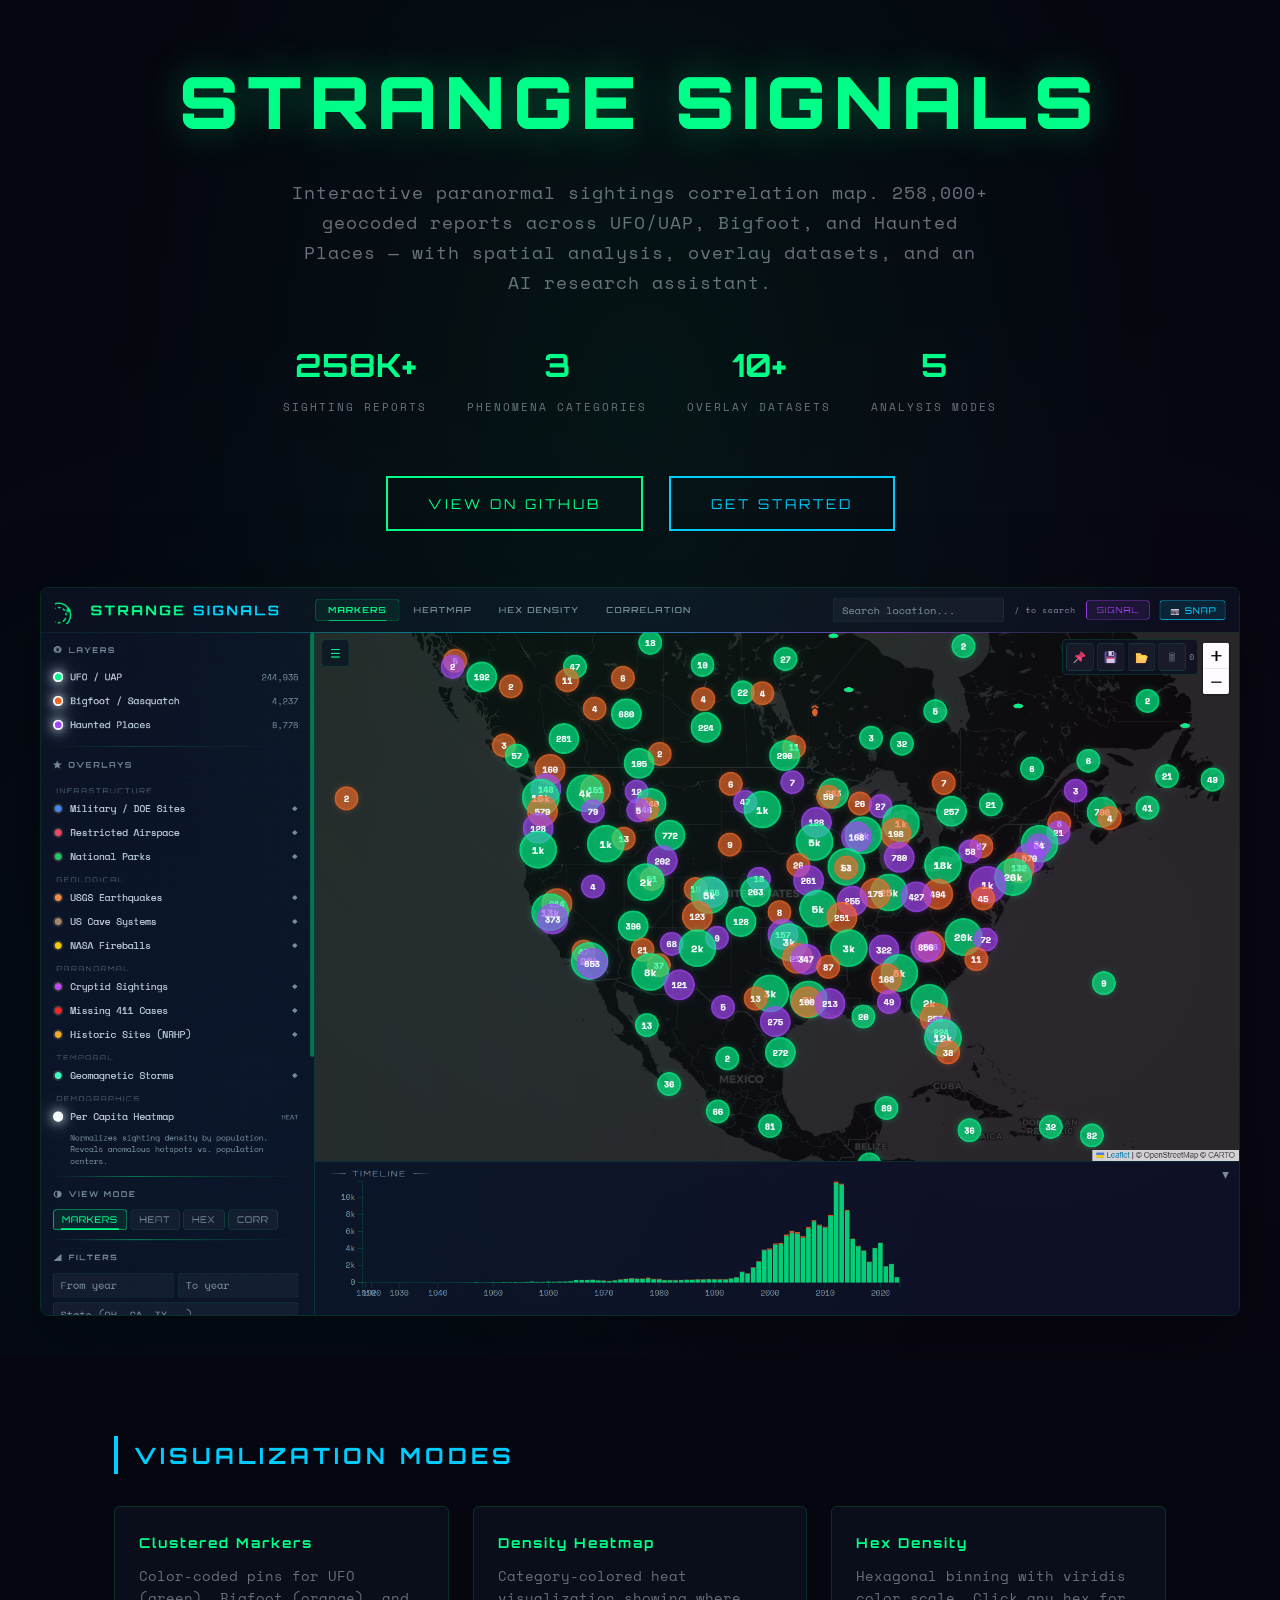
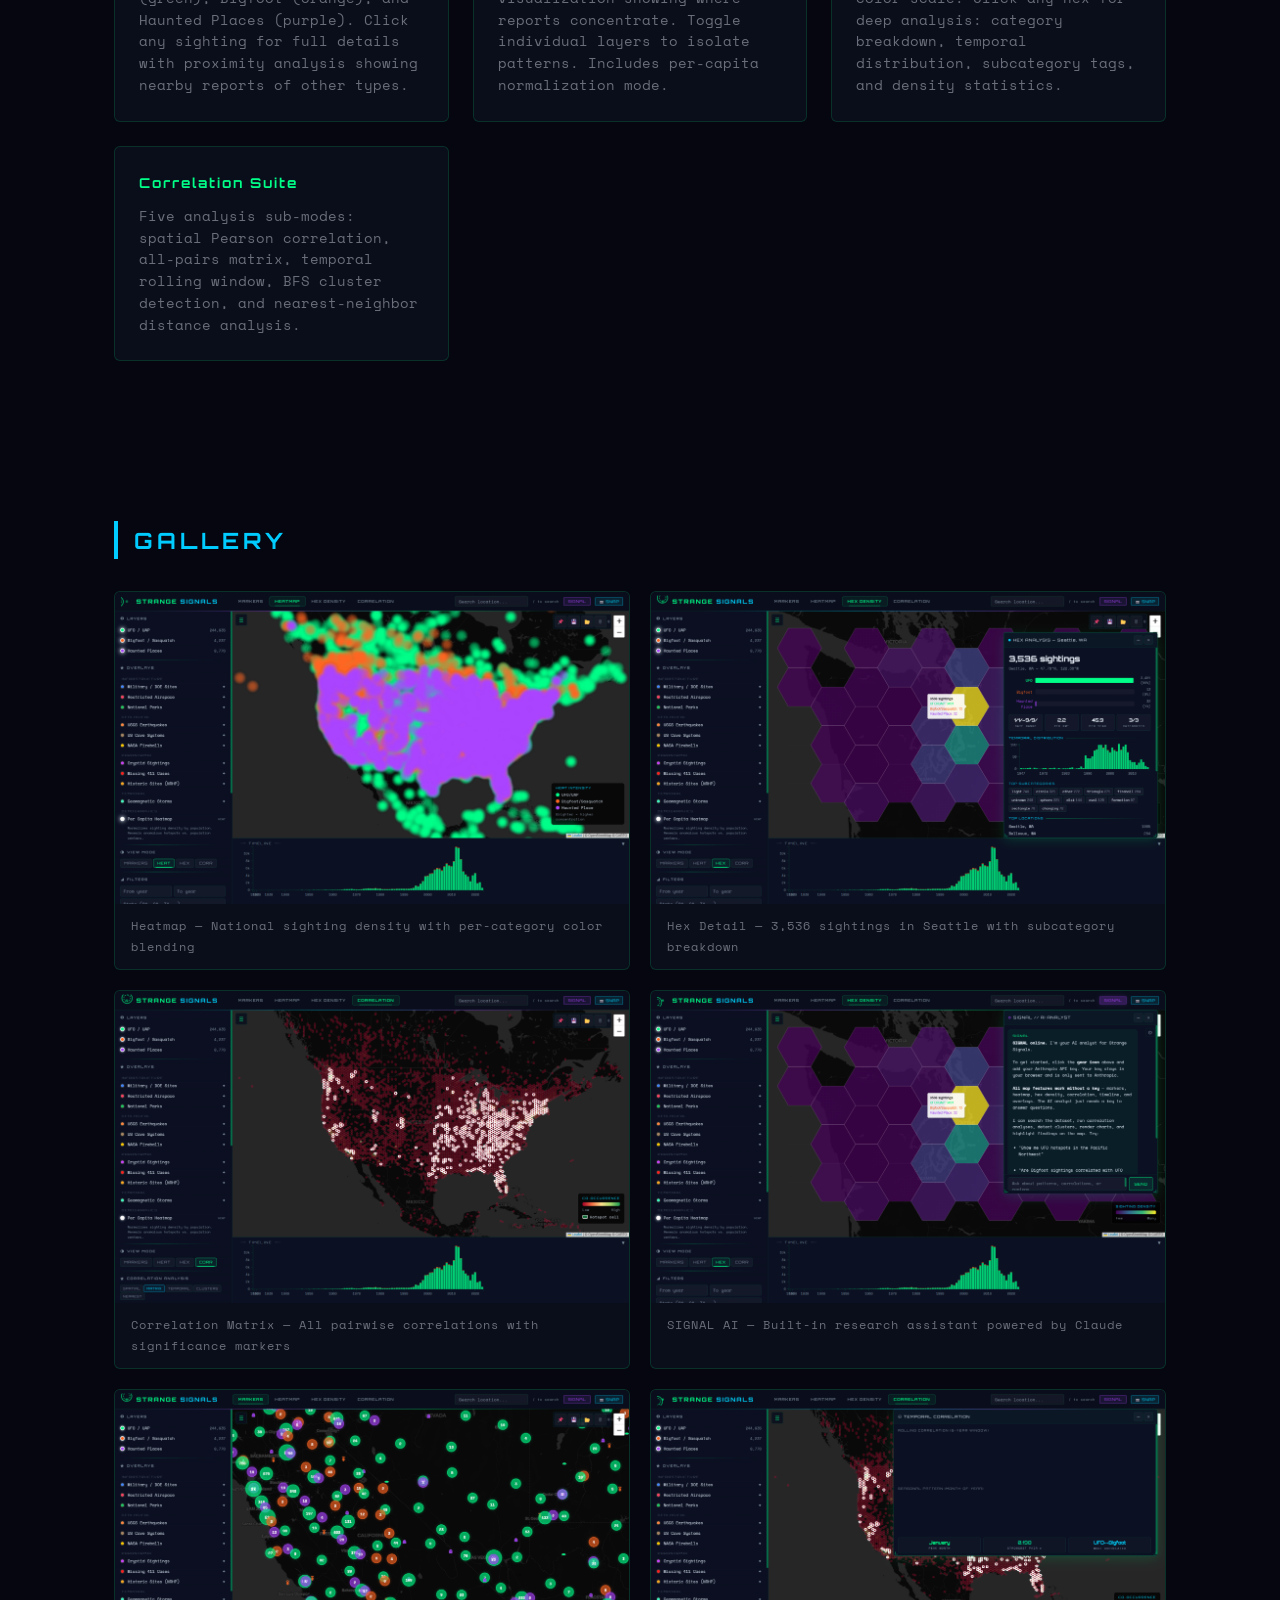
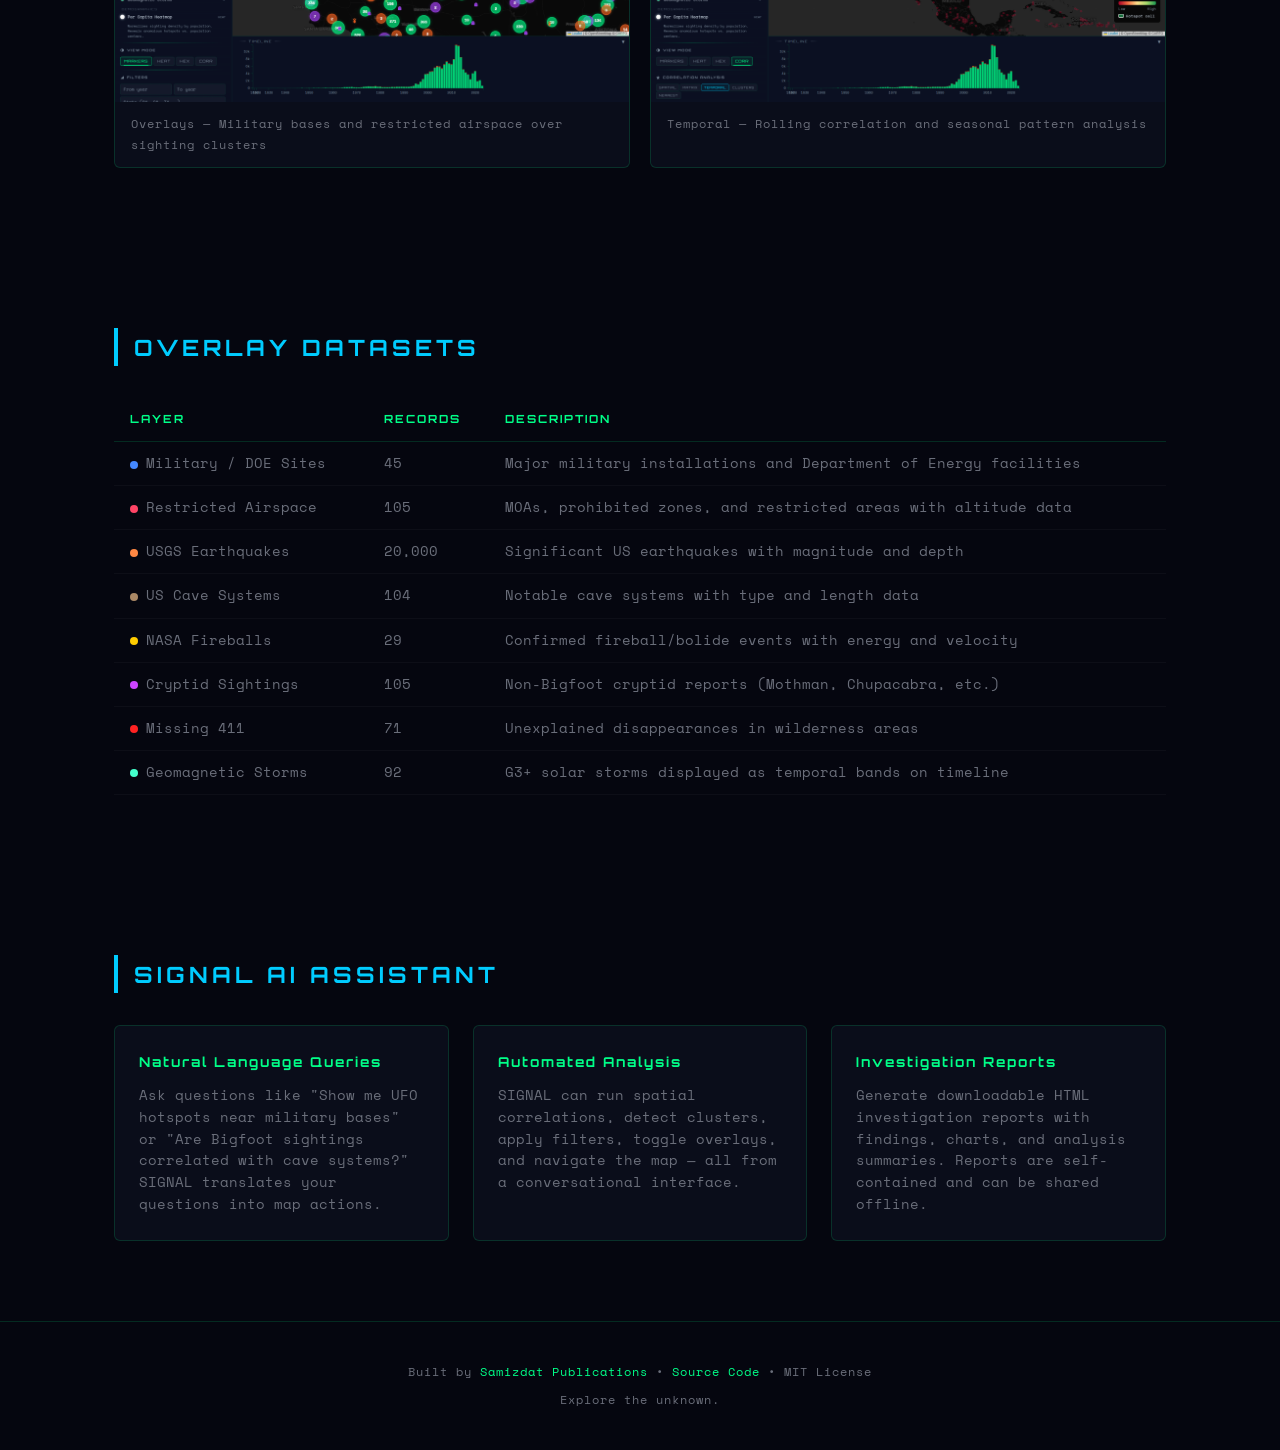
==== docs/index.html @ e0bfe18d "docs: add README, GitHub Pages site, screenshots, LICENSE, CONTRIBUTING Comprehensive project docume" ====
<!DOCTYPE html>
<html lang="en">
<head>
<meta charset="UTF-8">
<meta name="viewport" content="width=device-width, initial-scale=1.0">
<title>Strange Signals — Paranormal Sightings Correlation Map</title>
<meta name="description" content="Interactive map visualizing 258,000+ paranormal sighting reports with spatial correlation analysis, overlay datasets, and AI-powered research tools.">
<meta property="og:title" content="Strange Signals — Paranormal Sightings Correlation Map">
<meta property="og:description" content="258K+ UFO, Bigfoot, and Haunted Place sightings with correlation analysis and AI research assistant.">
<meta property="og:image" content="https://raw.githubusercontent.com/Samizdat-Publications/strange-signals/master/screenshots/hero-markers.png">
<meta property="og:type" content="website">
<style>
  @import url('https://fonts.googleapis.com/css2?family=Orbitron:wght@400;700;900&family=Space+Mono:wght@400;700&display=swap');

  *{margin:0;padding:0;box-sizing:border-box}

  :root{
    --bg:#05060f;
    --bg2:#0a0d1a;
    --text:#c8cad0;
    --text-dim:#6a6e7a;
    --green:#00ff88;
    --cyan:#00ccff;
    --magenta:#cc44ff;
    --red:#ff4466;
    --orange:#ff8844;
    --yellow:#ffcc00;
    --border:rgba(0,255,136,0.15);
  }

  body{
    background:var(--bg);
    color:var(--text);
    font-family:'Space Mono',monospace;
    line-height:1.7;
    overflow-x:hidden;
  }

  .hero{
    min-height:100vh;
    display:flex;
    flex-direction:column;
    align-items:center;
    justify-content:center;
    text-align:center;
    padding:40px 20px;
    position:relative;
    overflow:hidden;
  }

  .hero::before{
    content:'';
    position:absolute;
    inset:0;
    background:radial-gradient(ellipse at 50% 30%, rgba(0,255,136,0.06) 0%, transparent 60%),
               radial-gradient(ellipse at 20% 80%, rgba(0,204,255,0.04) 0%, transparent 50%),
               radial-gradient(ellipse at 80% 70%, rgba(204,68,255,0.03) 0%, transparent 50%);
    pointer-events:none;
  }

  .logo{
    font-family:Orbitron,monospace;
    font-size:clamp(2rem,6vw,4.5rem);
    font-weight:900;
    color:var(--green);
    letter-spacing:8px;
    text-transform:uppercase;
    margin-bottom:16px;
    text-shadow:0 0 40px rgba(0,255,136,0.3);
  }

  .tagline{
    font-size:clamp(0.85rem,2vw,1.1rem);
    color:var(--text-dim);
    max-width:700px;
    margin-bottom:40px;
    letter-spacing:1px;
  }

  .stats{
    display:flex;
    gap:40px;
    margin-bottom:48px;
    flex-wrap:wrap;
    justify-content:center;
  }

  .stat{
    text-align:center;
  }

  .stat-num{
    font-family:Orbitron,monospace;
    font-size:2rem;
    font-weight:700;
    color:var(--green);
    display:block;
  }

  .stat-label{
    font-size:0.7rem;
    color:var(--text-dim);
    letter-spacing:2px;
    text-transform:uppercase;
  }

  .cta{
    display:inline-block;
    padding:14px 40px;
    border:2px solid var(--green);
    color:var(--green);
    font-family:Orbitron,monospace;
    font-size:0.85rem;
    letter-spacing:3px;
    text-transform:uppercase;
    text-decoration:none;
    transition:all 0.3s;
    margin:8px;
  }

  .cta:hover{
    background:rgba(0,255,136,0.1);
    box-shadow:0 0 30px rgba(0,255,136,0.2);
  }

  .cta.secondary{
    border-color:var(--cyan);
    color:var(--cyan);
  }

  .cta.secondary:hover{
    background:rgba(0,204,255,0.1);
    box-shadow:0 0 30px rgba(0,204,255,0.2);
  }

  .screenshot-hero{
    width:100%;
    max-width:1200px;
    margin:48px auto 0;
    border-radius:8px;
    border:1px solid var(--border);
    box-shadow:0 20px 80px rgba(0,0,0,0.5);
  }

  section{
    max-width:1100px;
    margin:0 auto;
    padding:80px 24px;
  }

  h2{
    font-family:Orbitron,monospace;
    font-size:1.4rem;
    color:var(--cyan);
    letter-spacing:4px;
    text-transform:uppercase;
    margin-bottom:32px;
    border-left:4px solid var(--cyan);
    padding-left:16px;
  }

  .features-grid{
    display:grid;
    grid-template-columns:repeat(auto-fit,minmax(300px,1fr));
    gap:24px;
    margin-top:32px;
  }

  .feature-card{
    background:var(--bg2);
    border:1px solid var(--border);
    border-radius:6px;
    padding:24px;
    transition:border-color 0.3s;
  }

  .feature-card:hover{
    border-color:rgba(0,255,136,0.4);
  }

  .feature-card h3{
    font-family:Orbitron,monospace;
    font-size:0.85rem;
    color:var(--green);
    letter-spacing:2px;
    margin-bottom:12px;
  }

  .feature-card p{
    font-size:0.85rem;
    color:var(--text-dim);
    line-height:1.6;
  }

  .screenshot-grid{
    display:grid;
    grid-template-columns:repeat(auto-fit,minmax(480px,1fr));
    gap:20px;
    margin-top:32px;
  }

  .screenshot-card{
    border:1px solid var(--border);
    border-radius:6px;
    overflow:hidden;
    background:var(--bg2);
  }

  .screenshot-card img{
    width:100%;
    display:block;
  }

  .screenshot-card .caption{
    padding:12px 16px;
    font-size:0.75rem;
    color:var(--text-dim);
    letter-spacing:1px;
  }

  .overlay-table{
    width:100%;
    border-collapse:collapse;
    margin-top:24px;
    font-size:0.85rem;
  }

  .overlay-table th{
    font-family:Orbitron,monospace;
    font-size:0.7rem;
    color:var(--green);
    letter-spacing:2px;
    text-transform:uppercase;
    text-align:left;
    padding:12px 16px;
    border-bottom:1px solid var(--border);
  }

  .overlay-table td{
    padding:10px 16px;
    border-bottom:1px solid rgba(255,255,255,0.03);
    color:var(--text-dim);
  }

  .overlay-table tr:hover td{
    color:var(--text);
  }

  .dot{
    display:inline-block;
    width:8px;
    height:8px;
    border-radius:50%;
    margin-right:8px;
    vertical-align:middle;
  }

  footer{
    text-align:center;
    padding:40px 24px;
    border-top:1px solid var(--border);
    font-size:0.75rem;
    color:var(--text-dim);
    letter-spacing:1px;
  }

  footer a{
    color:var(--green);
    text-decoration:none;
  }

  @media(max-width:600px){
    .stats{gap:20px}
    .screenshot-grid{grid-template-columns:1fr}
    .features-grid{grid-template-columns:1fr}
  }
</style>
</head>
<body>

<div class="hero">
  <div class="logo">Strange Signals</div>
  <p class="tagline">Interactive paranormal sightings correlation map. 258,000+ geocoded reports across UFO/UAP, Bigfoot, and Haunted Places &mdash; with spatial analysis, overlay datasets, and an AI research assistant.</p>

  <div class="stats">
    <div class="stat">
      <span class="stat-num">258K+</span>
      <span class="stat-label">Sighting Reports</span>
    </div>
    <div class="stat">
      <span class="stat-num">3</span>
      <span class="stat-label">Phenomena Categories</span>
    </div>
    <div class="stat">
      <span class="stat-num">10+</span>
      <span class="stat-label">Overlay Datasets</span>
    </div>
    <div class="stat">
      <span class="stat-num">5</span>
      <span class="stat-label">Analysis Modes</span>
    </div>
  </div>

  <div>
    <a href="https://github.com/Samizdat-Publications/strange-signals" class="cta">View on GitHub</a>
    <a href="https://github.com/Samizdat-Publications/strange-signals#getting-started" class="cta secondary">Get Started</a>
  </div>

  <img src="../screenshots/hero-markers.png" alt="Strange Signals map overview" class="screenshot-hero">
</div>

<section>
  <h2>Visualization Modes</h2>
  <div class="features-grid">
    <div class="feature-card">
      <h3>Clustered Markers</h3>
      <p>Color-coded pins for UFO (green), Bigfoot (orange), and Haunted Places (purple). Click any sighting for full details with proximity analysis showing nearby reports of other types.</p>
    </div>
    <div class="feature-card">
      <h3>Density Heatmap</h3>
      <p>Category-colored heat visualization showing where reports concentrate. Toggle individual layers to isolate patterns. Includes per-capita normalization mode.</p>
    </div>
    <div class="feature-card">
      <h3>Hex Density</h3>
      <p>Hexagonal binning with viridis color scale. Click any hex for deep analysis: category breakdown, temporal distribution, subcategory tags, and density statistics.</p>
    </div>
    <div class="feature-card">
      <h3>Correlation Suite</h3>
      <p>Five analysis sub-modes: spatial Pearson correlation, all-pairs matrix, temporal rolling window, BFS cluster detection, and nearest-neighbor distance analysis.</p>
    </div>
  </div>
</section>

<section>
  <h2>Gallery</h2>
  <div class="screenshot-grid">
    <div class="screenshot-card">
      <img src="../screenshots/heatmap-us.png" alt="Heatmap view">
      <div class="caption">Heatmap &mdash; National sighting density with per-category color blending</div>
    </div>
    <div class="screenshot-card">
      <img src="../screenshots/hex-detail-panel.png" alt="Hex detail panel">
      <div class="caption">Hex Detail &mdash; 3,536 sightings in Seattle with subcategory breakdown</div>
    </div>
    <div class="screenshot-card">
      <img src="../screenshots/correlation-matrix.png" alt="Correlation matrix">
      <div class="caption">Correlation Matrix &mdash; All pairwise correlations with significance markers</div>
    </div>
    <div class="screenshot-card">
      <img src="../screenshots/signal-ai-panel.png" alt="SIGNAL AI">
      <div class="caption">SIGNAL AI &mdash; Built-in research assistant powered by Claude</div>
    </div>
    <div class="screenshot-card">
      <img src="../screenshots/overlays-military-airspace.png" alt="Overlay layers">
      <div class="caption">Overlays &mdash; Military bases and restricted airspace over sighting clusters</div>
    </div>
    <div class="screenshot-card">
      <img src="../screenshots/temporal-correlation.png" alt="Temporal analysis">
      <div class="caption">Temporal &mdash; Rolling correlation and seasonal pattern analysis</div>
    </div>
  </div>
</section>

<section>
  <h2>Overlay Datasets</h2>
  <table class="overlay-table">
    <thead>
      <tr><th>Layer</th><th>Records</th><th>Description</th></tr>
    </thead>
    <tbody>
      <tr><td><span class="dot" style="background:#4488ff"></span>Military / DOE Sites</td><td>45</td><td>Major military installations and Department of Energy facilities</td></tr>
      <tr><td><span class="dot" style="background:#ff4466"></span>Restricted Airspace</td><td>105</td><td>MOAs, prohibited zones, and restricted areas with altitude data</td></tr>
      <tr><td><span class="dot" style="background:#ff8844"></span>USGS Earthquakes</td><td>20,000</td><td>Significant US earthquakes with magnitude and depth</td></tr>
      <tr><td><span class="dot" style="background:#aa8866"></span>US Cave Systems</td><td>104</td><td>Notable cave systems with type and length data</td></tr>
      <tr><td><span class="dot" style="background:#ffcc00"></span>NASA Fireballs</td><td>29</td><td>Confirmed fireball/bolide events with energy and velocity</td></tr>
      <tr><td><span class="dot" style="background:#cc44ff"></span>Cryptid Sightings</td><td>105</td><td>Non-Bigfoot cryptid reports (Mothman, Chupacabra, etc.)</td></tr>
      <tr><td><span class="dot" style="background:#ff2222"></span>Missing 411</td><td>71</td><td>Unexplained disappearances in wilderness areas</td></tr>
      <tr><td><span class="dot" style="background:#44ffcc"></span>Geomagnetic Storms</td><td>92</td><td>G3+ solar storms displayed as temporal bands on timeline</td></tr>
    </tbody>
  </table>
</section>

<section>
  <h2>SIGNAL AI Assistant</h2>
  <div class="features-grid">
    <div class="feature-card">
      <h3>Natural Language Queries</h3>
      <p>Ask questions like "Show me UFO hotspots near military bases" or "Are Bigfoot sightings correlated with cave systems?" SIGNAL translates your questions into map actions.</p>
    </div>
    <div class="feature-card">
      <h3>Automated Analysis</h3>
      <p>SIGNAL can run spatial correlations, detect clusters, apply filters, toggle overlays, and navigate the map &mdash; all from a conversational interface.</p>
    </div>
    <div class="feature-card">
      <h3>Investigation Reports</h3>
      <p>Generate downloadable HTML investigation reports with findings, charts, and analysis summaries. Reports are self-contained and can be shared offline.</p>
    </div>
  </div>
</section>

<footer>
  <p>Built by <a href="https://github.com/Samizdat-Publications">Samizdat Publications</a> &bull; <a href="https://github.com/Samizdat-Publications/strange-signals">Source Code</a> &bull; MIT License</p>
  <p style="margin-top:8px">Explore the unknown.</p>
</footer>

</body>
</html>
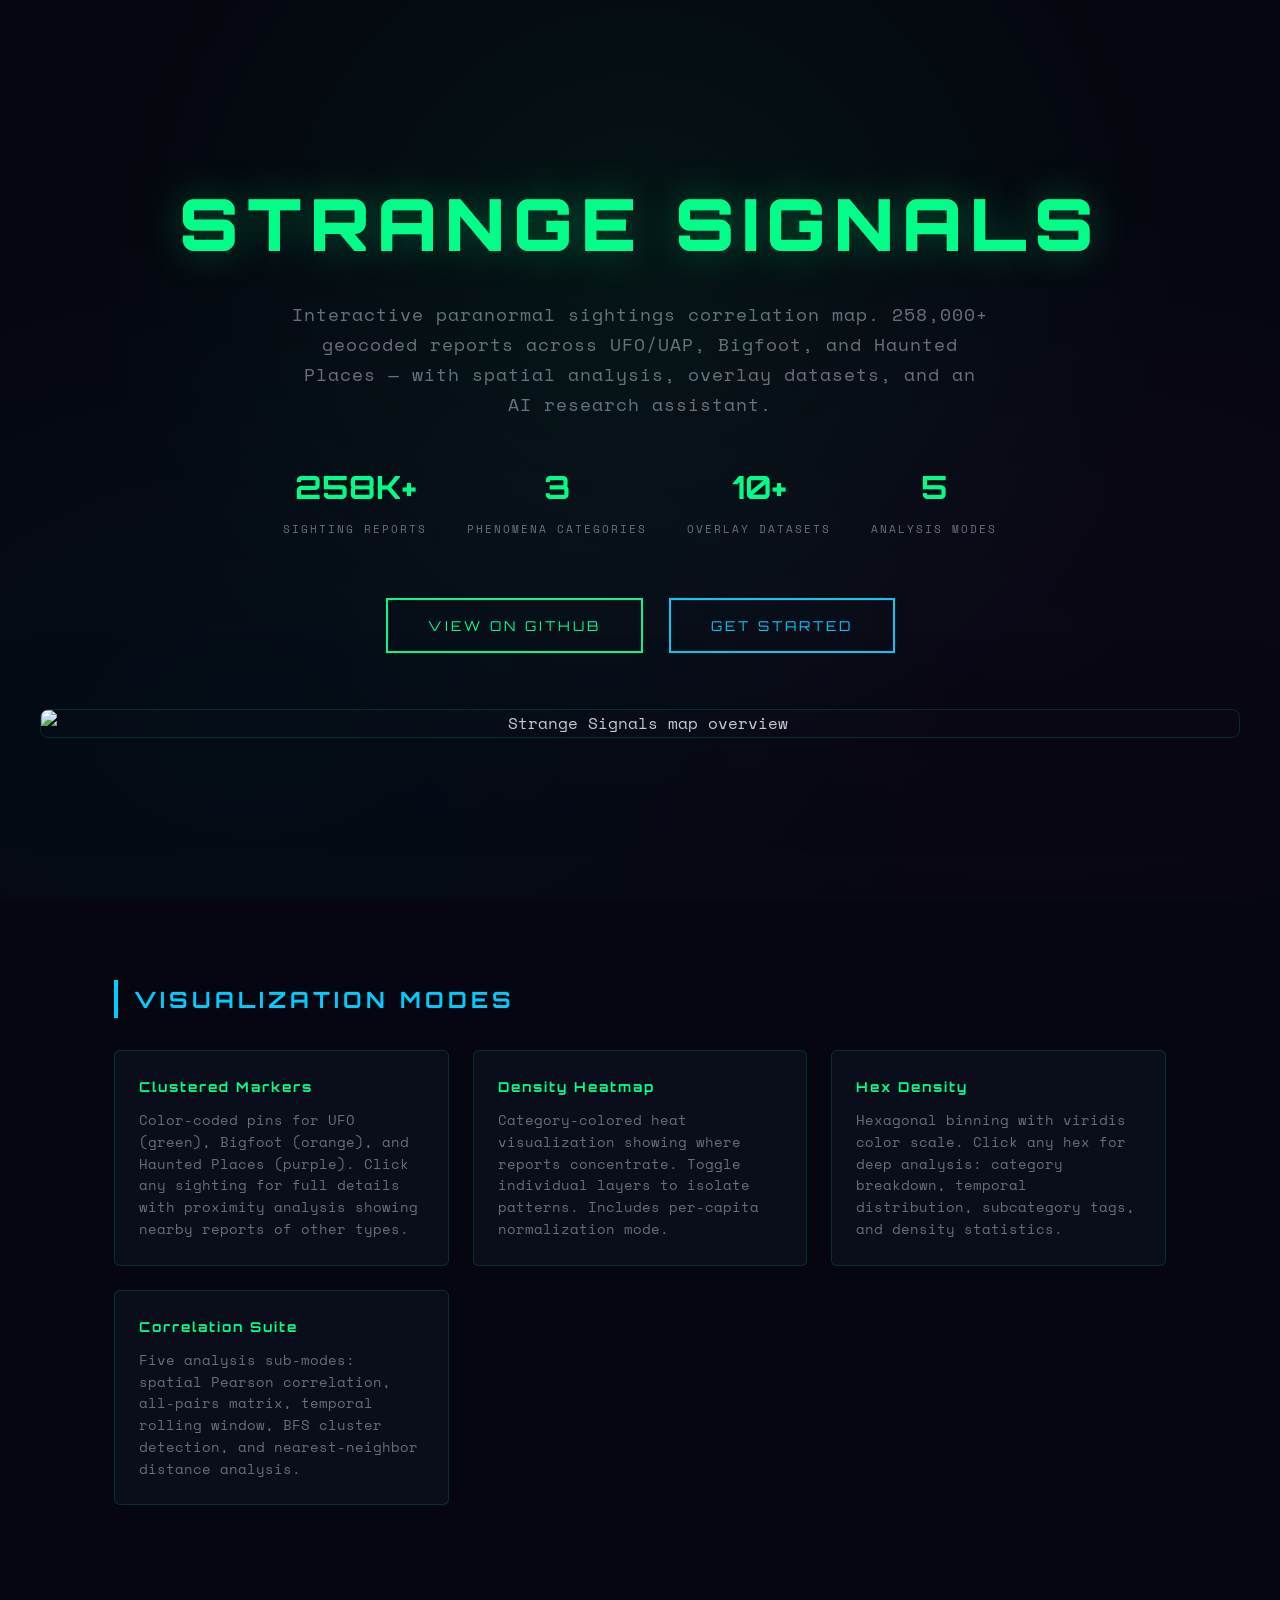
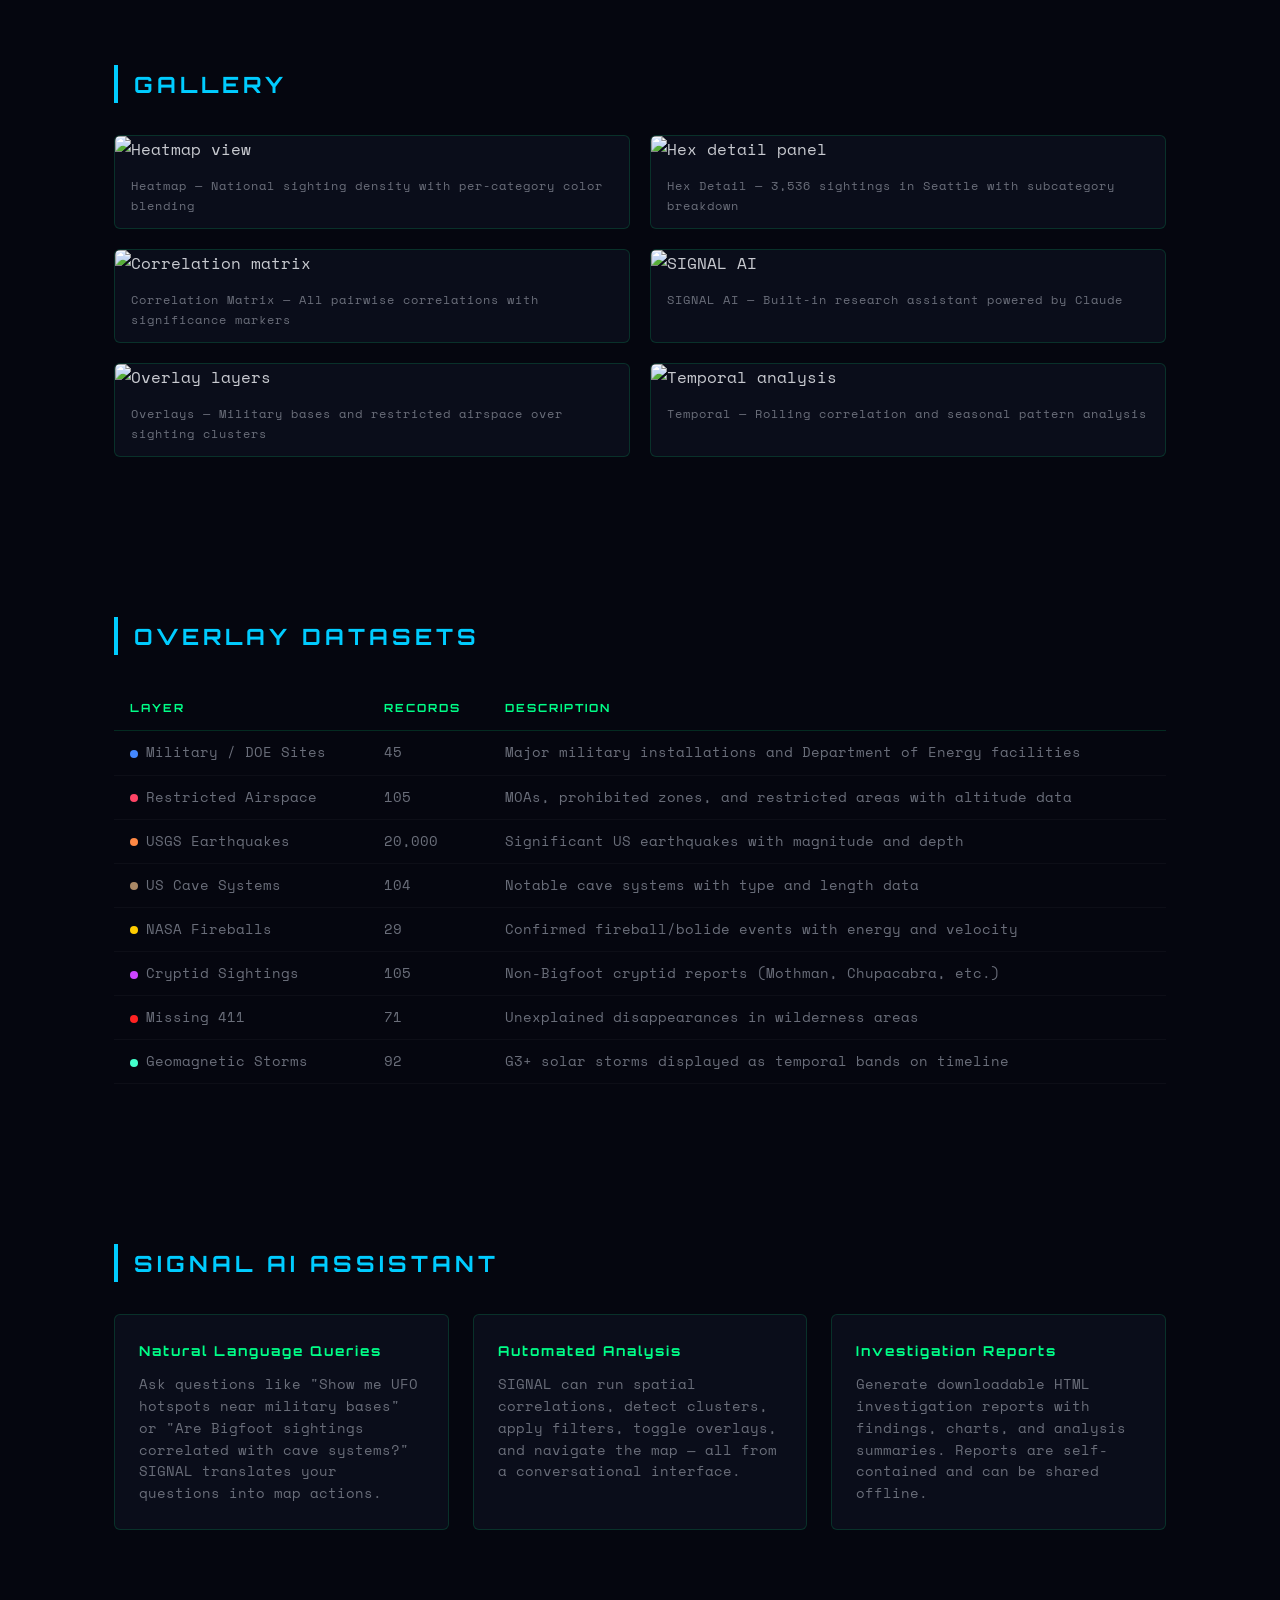
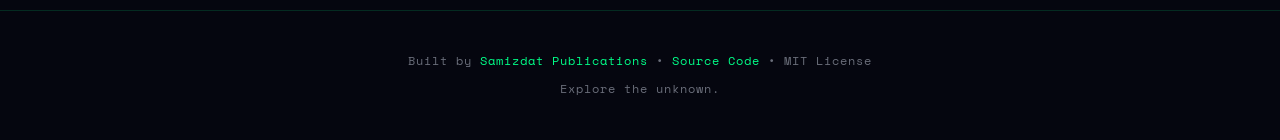
==== commit 1f668ac6: "fix: use absolute GitHub URLs for screenshots in Pages site Relative ../screenshots/ paths don't res" ====
--- a/docs/index.html
+++ b/docs/index.html
@@ -7,7 +7,7 @@
 <meta name="description" content="Interactive map visualizing 258,000+ paranormal sighting reports with spatial correlation analysis, overlay datasets, and AI-powered research tools.">
 <meta property="og:title" content="Strange Signals — Paranormal Sightings Correlation Map">
 <meta property="og:description" content="258K+ UFO, Bigfoot, and Haunted Place sightings with correlation analysis and AI research assistant.">
-<meta property="og:image" content="https://raw.githubusercontent.com/Samizdat-Publications/strange-signals/master/screenshots/hero-markers.png">
+<meta property="og:image" content="https://raw.githubusercontent.com/Samizdat-Publications/strange-signals/main/screenshots/hero-markers.png">
 <meta property="og:type" content="website">
 <style>
   @import url('https://fonts.googleapis.com/css2?family=Orbitron:wght@400;700;900&family=Space+Mono:wght@400;700&display=swap');
@@ -306,7 +306,7 @@
     <a href="https://github.com/Samizdat-Publications/strange-signals#getting-started" class="cta secondary">Get Started</a>
   </div>
 
-  <img src="../screenshots/hero-markers.png" alt="Strange Signals map overview" class="screenshot-hero">
+  <img src="https://raw.githubusercontent.com/Samizdat-Publications/strange-signals/main/screenshots/hero-markers.png" alt="Strange Signals map overview" class="screenshot-hero">
 </div>
 
 <section>
@@ -335,27 +335,27 @@
   <h2>Gallery</h2>
   <div class="screenshot-grid">
     <div class="screenshot-card">
-      <img src="../screenshots/heatmap-us.png" alt="Heatmap view">
+      <img src="https://raw.githubusercontent.com/Samizdat-Publications/strange-signals/main/screenshots/heatmap-us.png" alt="Heatmap view">
       <div class="caption">Heatmap &mdash; National sighting density with per-category color blending</div>
     </div>
     <div class="screenshot-card">
-      <img src="../screenshots/hex-detail-panel.png" alt="Hex detail panel">
+      <img src="https://raw.githubusercontent.com/Samizdat-Publications/strange-signals/main/screenshots/hex-detail-panel.png" alt="Hex detail panel">
       <div class="caption">Hex Detail &mdash; 3,536 sightings in Seattle with subcategory breakdown</div>
     </div>
     <div class="screenshot-card">
-      <img src="../screenshots/correlation-matrix.png" alt="Correlation matrix">
+      <img src="https://raw.githubusercontent.com/Samizdat-Publications/strange-signals/main/screenshots/correlation-matrix.png" alt="Correlation matrix">
       <div class="caption">Correlation Matrix &mdash; All pairwise correlations with significance markers</div>
     </div>
     <div class="screenshot-card">
-      <img src="../screenshots/signal-ai-panel.png" alt="SIGNAL AI">
+      <img src="https://raw.githubusercontent.com/Samizdat-Publications/strange-signals/main/screenshots/signal-ai-panel.png" alt="SIGNAL AI">
       <div class="caption">SIGNAL AI &mdash; Built-in research assistant powered by Claude</div>
     </div>
     <div class="screenshot-card">
-      <img src="../screenshots/overlays-military-airspace.png" alt="Overlay layers">
+      <img src="https://raw.githubusercontent.com/Samizdat-Publications/strange-signals/main/screenshots/overlays-military-airspace.png" alt="Overlay layers">
       <div class="caption">Overlays &mdash; Military bases and restricted airspace over sighting clusters</div>
     </div>
     <div class="screenshot-card">
-      <img src="../screenshots/temporal-correlation.png" alt="Temporal analysis">
+      <img src="https://raw.githubusercontent.com/Samizdat-Publications/strange-signals/main/screenshots/temporal-correlation.png" alt="Temporal analysis">
       <div class="caption">Temporal &mdash; Rolling correlation and seasonal pattern analysis</div>
     </div>
   </div>
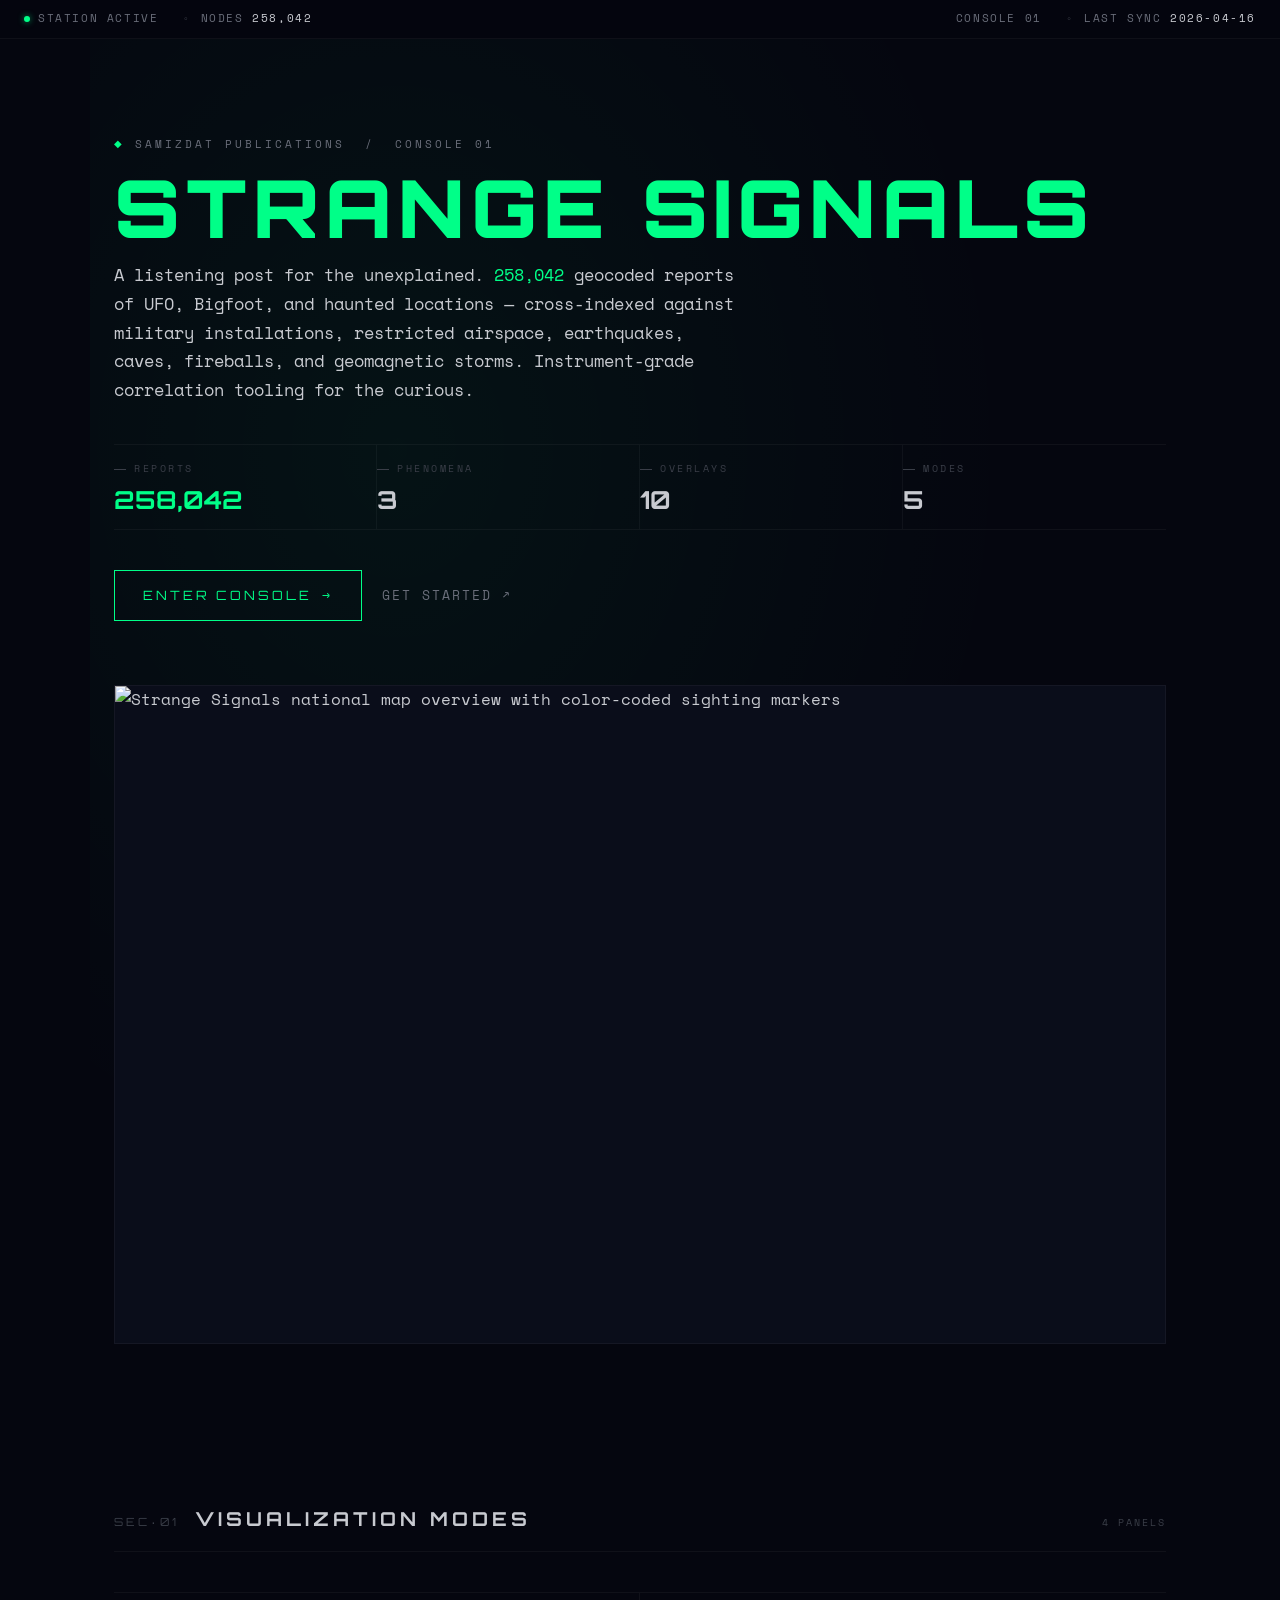
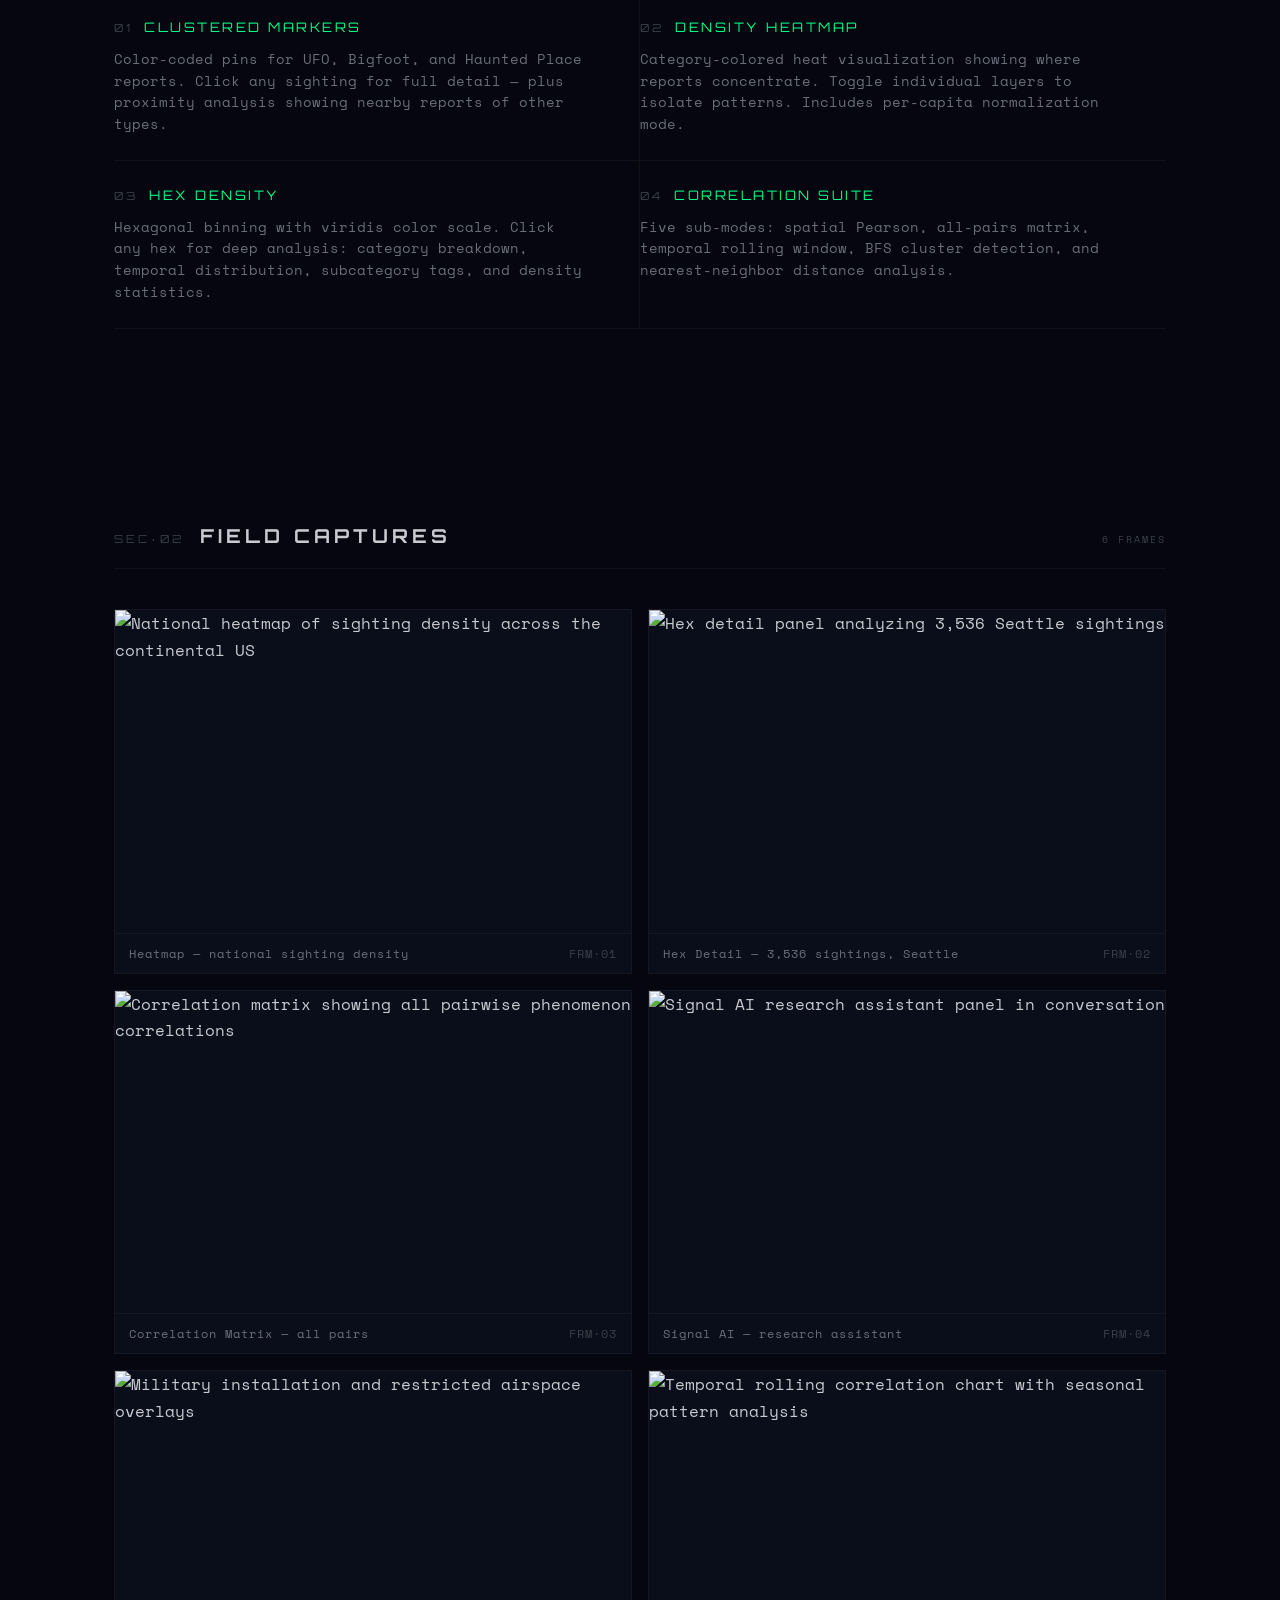
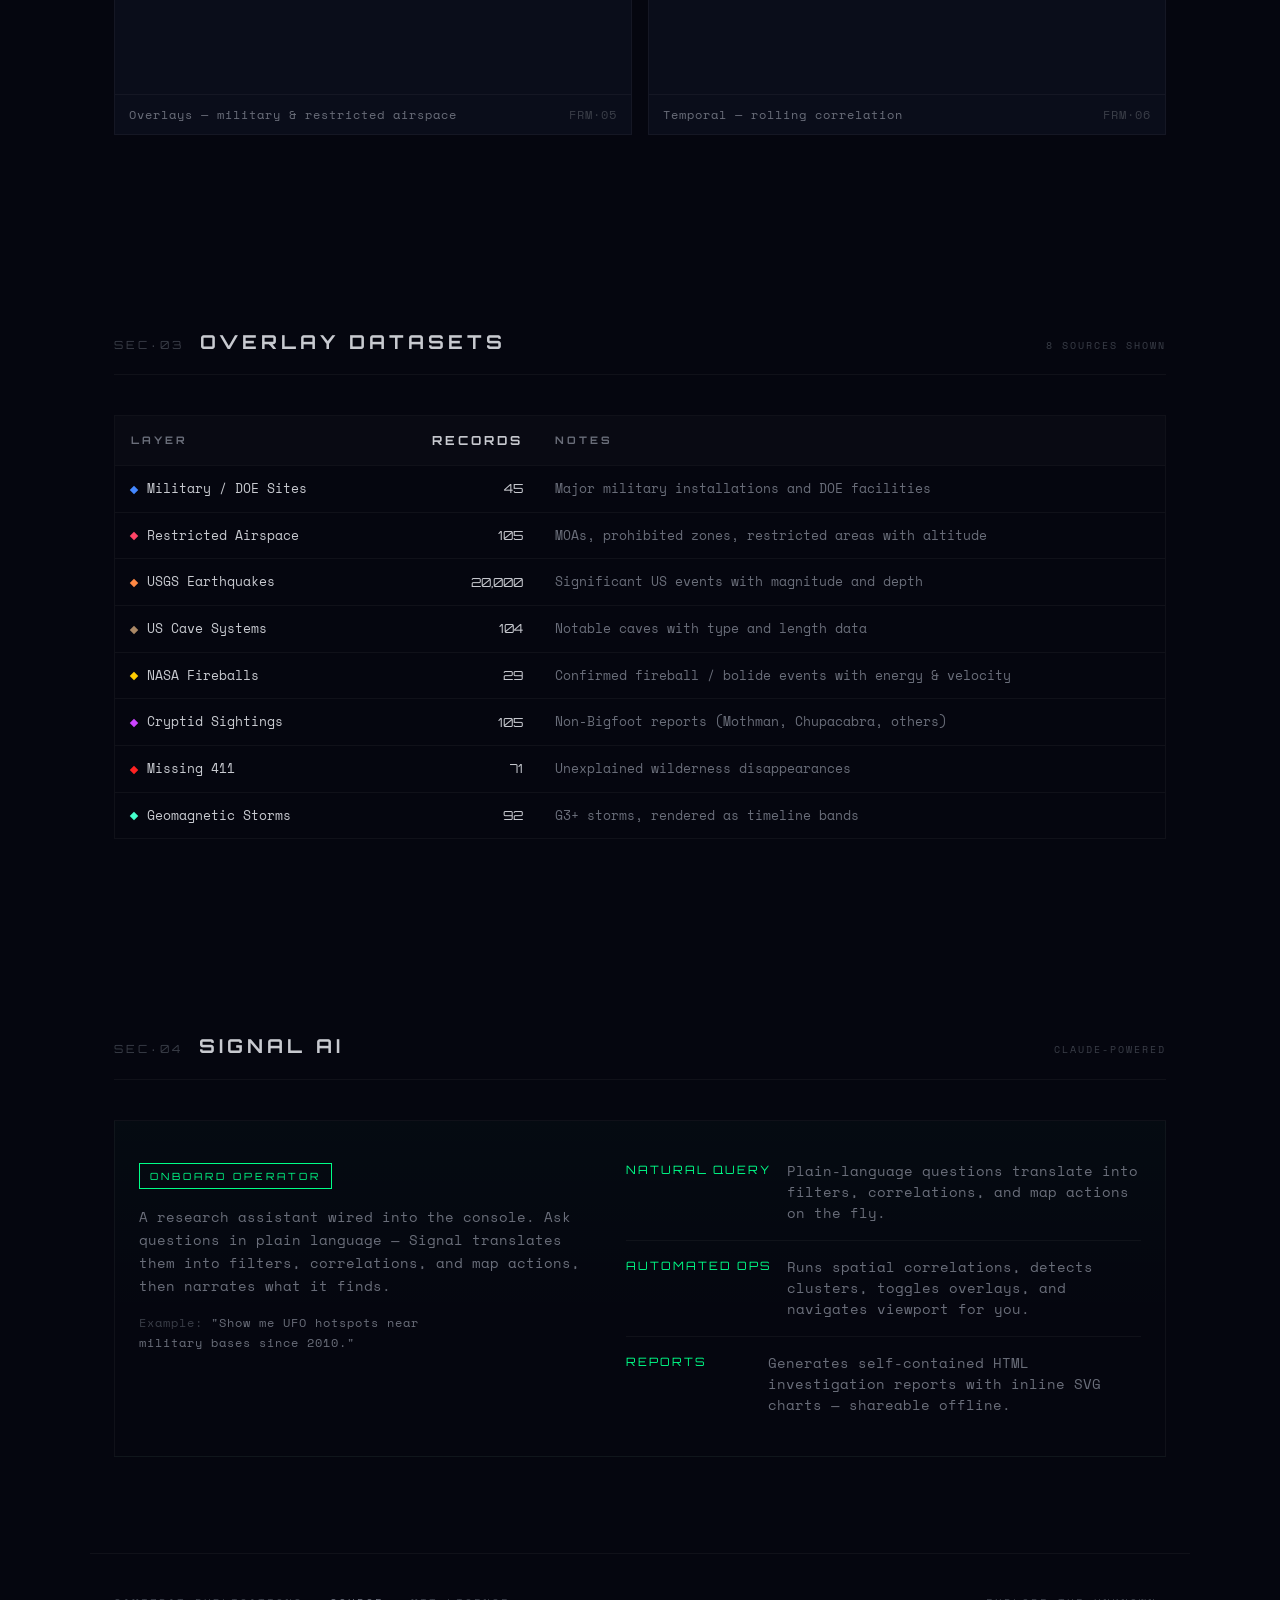
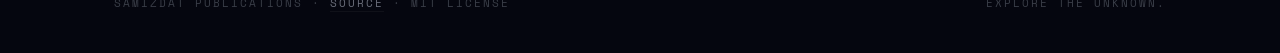
==== commit 74c06a3e: "polish: main app audit/critique pass — cockpit chrome, ARIA, timeline resize Stage A — strange-signa" ====
--- a/docs/index.html
+++ b/docs/index.html
@@ -19,6 +19,7 @@
     --bg2:#0a0d1a;
     --text:#c8cad0;
     --text-dim:#6a6e7a;
+    --text-faint:#3a3e48;
     --green:#00ff88;
     --cyan:#00ccff;
     --magenta:#cc44ff;
@@ -26,381 +27,724 @@
     --orange:#ff8844;
     --yellow:#ffcc00;
     --border:rgba(0,255,136,0.15);
+    --rule:rgba(255,255,255,0.045);
+    --sp-1:4px;
+    --sp-2:8px;
+    --sp-3:16px;
+    --sp-4:24px;
+    --sp-5:40px;
+    --sp-6:64px;
+    --sp-7:96px;
   }
 
   body{
     background:var(--bg);
     color:var(--text);
     font-family:'Space Mono',monospace;
-    line-height:1.7;
-    overflow-x:hidden;
-  }
-
+    line-height:1.65;
+    font-feature-settings:"tnum" 1,"calt" 0;
+    -webkit-font-smoothing:antialiased;
+  }
+
+  a:focus-visible,
+  .cta:focus-visible,
+  .cta-link:focus-visible,
+  button:focus-visible{
+    outline:2px solid var(--green);
+    outline-offset:3px;
+  }
+
+  ::selection{background:rgba(0,255,136,0.25);color:var(--text)}
+
+  /* ── station bar ─────────────────────────────────────── */
+  .station{
+    position:sticky;
+    top:0;
+    z-index:10;
+    display:flex;
+    align-items:center;
+    justify-content:space-between;
+    gap:var(--sp-4);
+    padding:10px var(--sp-4);
+    background:rgba(5,6,15,0.9);
+    backdrop-filter:blur(6px);
+    -webkit-backdrop-filter:blur(6px);
+    border-bottom:1px solid var(--rule);
+    font-size:0.68rem;
+    letter-spacing:1.6px;
+    text-transform:uppercase;
+    color:var(--text-dim);
+  }
+
+  .station b{font-weight:400;color:var(--text)}
+
+  .station .pulse{
+    display:inline-block;
+    width:6px;height:6px;
+    border-radius:50%;
+    background:var(--green);
+    margin-right:8px;
+    box-shadow:0 0 6px rgba(0,255,136,0.6);
+    animation:pulse 2.4s ease-in-out infinite;
+    vertical-align:middle;
+  }
+
+  @keyframes pulse{
+    0%,100%{opacity:1}
+    50%{opacity:0.35}
+  }
+
+  .station-group{display:flex;gap:var(--sp-4);align-items:center}
+  .station-group > span + span::before{content:'◦';color:var(--text-faint);margin-right:10px}
+
+  /* ── hero ────────────────────────────────────────────── */
   .hero{
-    min-height:100vh;
-    display:flex;
-    flex-direction:column;
-    align-items:center;
-    justify-content:center;
-    text-align:center;
-    padding:40px 20px;
+    max-width:1100px;
+    margin:0 auto;
+    padding:var(--sp-7) var(--sp-4) var(--sp-6);
     position:relative;
-    overflow:hidden;
   }
 
   .hero::before{
     content:'';
     position:absolute;
     inset:0;
-    background:radial-gradient(ellipse at 50% 30%, rgba(0,255,136,0.06) 0%, transparent 60%),
-               radial-gradient(ellipse at 20% 80%, rgba(0,204,255,0.04) 0%, transparent 50%),
-               radial-gradient(ellipse at 80% 70%, rgba(204,68,255,0.03) 0%, transparent 50%);
+    background:radial-gradient(ellipse at 28% 30%, rgba(0,255,136,0.05) 0%, transparent 55%);
     pointer-events:none;
+    z-index:-1;
+  }
+
+  .callsign{
+    font-size:0.7rem;
+    letter-spacing:3px;
+    text-transform:uppercase;
+    color:var(--text-dim);
+    margin-bottom:var(--sp-3);
+    display:flex;
+    align-items:center;
+    gap:10px;
+  }
+
+  .callsign::before{
+    content:'◆';
+    color:var(--green);
+    font-size:0.6rem;
   }
 
   .logo{
     font-family:Orbitron,monospace;
-    font-size:clamp(2rem,6vw,4.5rem);
+    font-size:clamp(2.25rem,7vw,5rem);
     font-weight:900;
     color:var(--green);
-    letter-spacing:8px;
-    text-transform:uppercase;
-    margin-bottom:16px;
-    text-shadow:0 0 40px rgba(0,255,136,0.3);
+    letter-spacing:6px;
+    text-transform:uppercase;
+    line-height:0.95;
+    margin-bottom:var(--sp-3);
   }
 
   .tagline{
-    font-size:clamp(0.85rem,2vw,1.1rem);
-    color:var(--text-dim);
-    max-width:700px;
-    margin-bottom:40px;
-    letter-spacing:1px;
-  }
-
-  .stats{
-    display:flex;
-    gap:40px;
-    margin-bottom:48px;
+    font-size:clamp(0.92rem,1.6vw,1.05rem);
+    color:var(--text);
+    max-width:62ch;
+    margin-bottom:var(--sp-5);
+    line-height:1.7;
+  }
+
+  .tagline em{
+    color:var(--green);
+    font-style:normal;
+    font-variant-numeric:tabular-nums;
+  }
+
+  /* ── instrument readout ──────────────────────────────── */
+  .readout{
+    display:grid;
+    grid-template-columns:repeat(4,minmax(0,1fr));
+    border-top:1px solid var(--rule);
+    border-bottom:1px solid var(--rule);
+    margin-bottom:var(--sp-5);
+  }
+
+  .readout .cell{
+    padding:var(--sp-3) var(--sp-3) var(--sp-3) 0;
+    border-right:1px solid var(--rule);
+    display:flex;
+    flex-direction:column;
+    justify-content:space-between;
+    min-height:84px;
+  }
+
+  .readout .cell:last-child{border-right:0}
+
+  .cell .k{
+    font-size:0.62rem;
+    letter-spacing:2.5px;
+    text-transform:uppercase;
+    color:var(--text-faint);
+    display:flex;
+    align-items:center;
+    gap:8px;
+  }
+
+  .cell .k::before{
+    content:'';
+    display:inline-block;
+    width:12px;height:1px;
+    background:var(--text-faint);
+  }
+
+  .cell .v{
+    font-family:Orbitron,monospace;
+    font-size:1.55rem;
+    font-weight:700;
+    color:var(--text);
+    font-variant-numeric:tabular-nums;
+    line-height:1;
+  }
+
+  .cell:first-child .v{color:var(--green)}
+
+  @media(max-width:720px){
+    .readout{grid-template-columns:repeat(2,1fr)}
+    .readout .cell{padding-left:var(--sp-2)}
+    .readout .cell:nth-child(2n){border-right:0}
+    .readout .cell:nth-child(-n+2){border-bottom:1px solid var(--rule)}
+  }
+
+  /* ── CTAs ────────────────────────────────────────────── */
+  .actions{
+    display:flex;
+    gap:var(--sp-3);
+    align-items:center;
     flex-wrap:wrap;
-    justify-content:center;
-  }
-
-  .stat{
-    text-align:center;
-  }
-
-  .stat-num{
-    font-family:Orbitron,monospace;
-    font-size:2rem;
-    font-weight:700;
+  }
+
+  .cta{
+    display:inline-flex;
+    align-items:center;
+    gap:10px;
+    padding:14px 28px;
+    border:1px solid var(--green);
     color:var(--green);
+    font-family:Orbitron,monospace;
+    font-size:0.8rem;
+    letter-spacing:3px;
+    text-transform:uppercase;
+    text-decoration:none;
+    background:transparent;
+    transition:background-color 160ms ease-out, color 160ms ease-out;
+  }
+
+  .cta::after{
+    content:'→';
+    font-family:'Space Mono',monospace;
+    transition:transform 160ms ease-out;
+  }
+
+  .cta:hover{background:var(--green);color:var(--bg)}
+  .cta:hover::after{transform:translateX(3px)}
+
+  .cta-link{
+    color:var(--text-dim);
+    font-family:'Space Mono',monospace;
+    font-size:0.8rem;
+    letter-spacing:2px;
+    text-transform:uppercase;
+    text-decoration:none;
+    padding:14px 4px;
+    border-bottom:1px solid transparent;
+    transition:color 160ms ease-out, border-color 160ms ease-out;
+  }
+
+  .cta-link:hover{color:var(--text);border-bottom-color:var(--text-dim)}
+
+  /* ── screenshot hero ────────────────────────────────── */
+  .screenshot-hero{
     display:block;
-  }
-
-  .stat-label{
-    font-size:0.7rem;
-    color:var(--text-dim);
-    letter-spacing:2px;
-    text-transform:uppercase;
-  }
-
-  .cta{
-    display:inline-block;
-    padding:14px 40px;
-    border:2px solid var(--green);
-    color:var(--green);
-    font-family:Orbitron,monospace;
-    font-size:0.85rem;
-    letter-spacing:3px;
-    text-transform:uppercase;
-    text-decoration:none;
-    transition:all 0.3s;
-    margin:8px;
-  }
-
-  .cta:hover{
-    background:rgba(0,255,136,0.1);
-    box-shadow:0 0 30px rgba(0,255,136,0.2);
-  }
-
-  .cta.secondary{
-    border-color:var(--cyan);
-    color:var(--cyan);
-  }
-
-  .cta.secondary:hover{
-    background:rgba(0,204,255,0.1);
-    box-shadow:0 0 30px rgba(0,204,255,0.2);
-  }
-
-  .screenshot-hero{
     width:100%;
-    max-width:1200px;
-    margin:48px auto 0;
-    border-radius:8px;
-    border:1px solid var(--border);
-    box-shadow:0 20px 80px rgba(0,0,0,0.5);
-  }
-
+    height:auto;
+    margin:var(--sp-6) 0 0;
+    border:1px solid var(--rule);
+    background:var(--bg2);
+  }
+
+  /* ── sections ────────────────────────────────────────── */
   section{
     max-width:1100px;
     margin:0 auto;
-    padding:80px 24px;
-  }
-
-  h2{
-    font-family:Orbitron,monospace;
-    font-size:1.4rem;
-    color:var(--cyan);
+    padding:var(--sp-7) var(--sp-4);
+  }
+
+  .sec-head{
+    display:flex;
+    align-items:baseline;
+    gap:var(--sp-3);
+    margin-bottom:var(--sp-5);
+    padding-bottom:var(--sp-3);
+    border-bottom:1px solid var(--rule);
+  }
+
+  .sec-head .id{
+    font-family:Orbitron,monospace;
+    font-size:0.7rem;
+    letter-spacing:3px;
+    color:var(--text-faint);
+    font-variant-numeric:tabular-nums;
+  }
+
+  .sec-head h2{
+    font-family:Orbitron,monospace;
+    font-size:1.2rem;
+    font-weight:700;
+    color:var(--text);
     letter-spacing:4px;
     text-transform:uppercase;
-    margin-bottom:32px;
-    border-left:4px solid var(--cyan);
-    padding-left:16px;
-  }
-
-  .features-grid{
+  }
+
+  .sec-head .meta{
+    margin-left:auto;
+    font-size:0.65rem;
+    letter-spacing:2px;
+    color:var(--text-faint);
+    text-transform:uppercase;
+    font-variant-numeric:tabular-nums;
+  }
+
+  /* ── modes (instrument panel, not cards) ─────────────── */
+  .modes{
     display:grid;
-    grid-template-columns:repeat(auto-fit,minmax(300px,1fr));
-    gap:24px;
-    margin-top:32px;
-  }
-
-  .feature-card{
+    grid-template-columns:repeat(2,minmax(0,1fr));
+    border-top:1px solid var(--rule);
+  }
+
+  .mode{
+    padding:var(--sp-4) var(--sp-4) var(--sp-4) 0;
+    border-bottom:1px solid var(--rule);
+    border-right:1px solid var(--rule);
+    display:flex;
+    flex-direction:column;
+    gap:10px;
+  }
+
+  .mode:nth-child(2n){border-right:0;padding-right:0}
+
+  .mode .label{
+    display:flex;
+    align-items:baseline;
+    gap:12px;
+    font-family:Orbitron,monospace;
+    color:var(--green);
+    font-size:0.82rem;
+    letter-spacing:2.5px;
+    text-transform:uppercase;
+  }
+
+  .mode .label .idx{
+    color:var(--text-faint);
+    font-variant-numeric:tabular-nums;
+    font-size:0.7rem;
+  }
+
+  .mode p{
+    font-size:0.85rem;
+    color:var(--text-dim);
+    line-height:1.6;
+    max-width:52ch;
+  }
+
+  @media(max-width:680px){
+    .modes{grid-template-columns:1fr}
+    .mode{border-right:0;padding-right:0}
+  }
+
+  /* ── gallery ─────────────────────────────────────────── */
+  .gallery{
+    display:grid;
+    grid-template-columns:repeat(auto-fit,minmax(440px,1fr));
+    gap:var(--sp-3);
+  }
+
+  .shot{
+    border:1px solid var(--rule);
     background:var(--bg2);
-    border:1px solid var(--border);
-    border-radius:6px;
-    padding:24px;
-    transition:border-color 0.3s;
-  }
-
-  .feature-card:hover{
-    border-color:rgba(0,255,136,0.4);
-  }
-
-  .feature-card h3{
-    font-family:Orbitron,monospace;
-    font-size:0.85rem;
-    color:var(--green);
-    letter-spacing:2px;
-    margin-bottom:12px;
-  }
-
-  .feature-card p{
-    font-size:0.85rem;
-    color:var(--text-dim);
-    line-height:1.6;
-  }
-
-  .screenshot-grid{
-    display:grid;
-    grid-template-columns:repeat(auto-fit,minmax(480px,1fr));
-    gap:20px;
-    margin-top:32px;
-  }
-
-  .screenshot-card{
-    border:1px solid var(--border);
-    border-radius:6px;
     overflow:hidden;
-    background:var(--bg2);
-  }
-
-  .screenshot-card img{
+  }
+
+  .shot img{
     width:100%;
+    height:auto;
     display:block;
-  }
-
-  .screenshot-card .caption{
-    padding:12px 16px;
-    font-size:0.75rem;
+    aspect-ratio:16/10;
+    object-fit:cover;
+    object-position:top;
+  }
+
+  .shot .cap{
+    display:flex;
+    justify-content:space-between;
+    gap:var(--sp-3);
+    padding:10px 14px;
+    font-size:0.72rem;
     color:var(--text-dim);
     letter-spacing:1px;
+    border-top:1px solid var(--rule);
+  }
+
+  .shot .cap .ref{
+    color:var(--text-faint);
+    font-variant-numeric:tabular-nums;
+  }
+
+  @media(max-width:720px){
+    .gallery{grid-template-columns:1fr}
+  }
+
+  /* ── overlay table ──────────────────────────────────── */
+  .overlay-wrap{
+    border:1px solid var(--rule);
+    overflow-x:auto;
   }
 
   .overlay-table{
     width:100%;
     border-collapse:collapse;
-    margin-top:24px;
-    font-size:0.85rem;
+    font-size:0.82rem;
+    font-variant-numeric:tabular-nums;
   }
 
   .overlay-table th{
     font-family:Orbitron,monospace;
-    font-size:0.7rem;
-    color:var(--green);
-    letter-spacing:2px;
+    font-size:0.65rem;
+    color:var(--text-dim);
+    letter-spacing:3px;
     text-transform:uppercase;
     text-align:left;
-    padding:12px 16px;
-    border-bottom:1px solid var(--border);
+    padding:14px var(--sp-3);
+    border-bottom:1px solid var(--rule);
+    background:rgba(255,255,255,0.015);
+  }
+
+  .overlay-table th:nth-child(2),
+  .overlay-table td:nth-child(2){
+    text-align:right;
+    color:var(--text);
+    font-family:Orbitron,monospace;
+    font-size:0.78rem;
   }
 
   .overlay-table td{
-    padding:10px 16px;
-    border-bottom:1px solid rgba(255,255,255,0.03);
-    color:var(--text-dim);
-  }
+    padding:12px var(--sp-3);
+    border-bottom:1px solid var(--rule);
+    color:var(--text-dim);
+  }
+
+  .overlay-table tr:last-child td{border-bottom:0}
 
   .overlay-table tr:hover td{
     color:var(--text);
+    background:rgba(0,255,136,0.018);
   }
 
   .dot{
     display:inline-block;
-    width:8px;
-    height:8px;
-    border-radius:50%;
-    margin-right:8px;
+    width:6px;height:6px;
+    margin-right:10px;
     vertical-align:middle;
-  }
-
+    transform:rotate(45deg);
+  }
+
+  .name{color:var(--text)}
+
+  /* ── signal AI panel ─────────────────────────────────── */
+  .ai-panel{
+    border:1px solid var(--rule);
+    background:linear-gradient(180deg, rgba(0,255,136,0.018), transparent 60%);
+    padding:var(--sp-5) var(--sp-4);
+    display:grid;
+    grid-template-columns:minmax(0,1fr) minmax(0,1.15fr);
+    gap:var(--sp-5);
+    align-items:start;
+  }
+
+  .ai-panel .lead .tag{
+    display:inline-block;
+    font-family:Orbitron,monospace;
+    font-size:0.62rem;
+    letter-spacing:3px;
+    text-transform:uppercase;
+    color:var(--green);
+    border:1px solid var(--green);
+    padding:4px 10px;
+    margin-bottom:var(--sp-3);
+  }
+
+  .ai-panel .lead p{
+    color:var(--text-dim);
+    font-size:0.9rem;
+    max-width:50ch;
+    margin-bottom:var(--sp-3);
+    line-height:1.6;
+  }
+
+  .ai-panel .lead .example{
+    font-size:0.78rem;
+    color:var(--text-faint);
+    letter-spacing:1px;
+  }
+
+  .ai-panel .lead .example q{
+    color:var(--text-dim);
+    quotes:'"' '"';
+  }
+
+  .ai-specs{
+    list-style:none;
+  }
+
+  .ai-specs li{
+    display:grid;
+    grid-template-columns:minmax(14ch,auto) 1fr;
+    gap:var(--sp-3);
+    padding:var(--sp-3) 0;
+    border-bottom:1px solid var(--rule);
+    font-size:0.85rem;
+  }
+
+  .ai-specs li:first-child{padding-top:0}
+  .ai-specs li:last-child{border-bottom:0;padding-bottom:0}
+
+  .ai-specs .slug{
+    font-family:Orbitron,monospace;
+    font-size:0.72rem;
+    letter-spacing:2px;
+    color:var(--green);
+    text-transform:uppercase;
+    line-height:1.55;
+  }
+
+  .ai-specs .body{
+    color:var(--text-dim);
+    line-height:1.55;
+  }
+
+  @media(max-width:780px){
+    .ai-panel{grid-template-columns:1fr;gap:var(--sp-4)}
+    .ai-specs li{grid-template-columns:1fr;gap:4px}
+  }
+
+  /* ── footer ─────────────────────────────────────────── */
   footer{
-    text-align:center;
-    padding:40px 24px;
-    border-top:1px solid var(--border);
-    font-size:0.75rem;
-    color:var(--text-dim);
-    letter-spacing:1px;
+    max-width:1100px;
+    margin:0 auto;
+    padding:var(--sp-5) var(--sp-4);
+    border-top:1px solid var(--rule);
+    font-size:0.7rem;
+    color:var(--text-faint);
+    letter-spacing:2px;
+    text-transform:uppercase;
+    display:flex;
+    justify-content:space-between;
+    gap:var(--sp-3);
+    flex-wrap:wrap;
   }
 
   footer a{
-    color:var(--green);
+    color:var(--text-dim);
     text-decoration:none;
-  }
-
+    border-bottom:1px solid var(--rule);
+    transition:color 160ms ease-out, border-color 160ms ease-out;
+  }
+
+  footer a:hover{color:var(--green);border-bottom-color:var(--green)}
+
+  /* ── responsive ─────────────────────────────────────── */
   @media(max-width:600px){
-    .stats{gap:20px}
-    .screenshot-grid{grid-template-columns:1fr}
-    .features-grid{grid-template-columns:1fr}
+    .station{font-size:0.6rem;padding:8px var(--sp-3)}
+    .hide-sm{display:none}
+    .hero{padding:var(--sp-6) var(--sp-3) var(--sp-5)}
+    section{padding:var(--sp-6) var(--sp-3)}
+    .cell .v{font-size:1.25rem}
+    .sec-head{flex-wrap:wrap}
+    .sec-head .meta{margin-left:0;width:100%}
+  }
+
+  @media(prefers-reduced-motion:reduce){
+    *,*::before,*::after{
+      animation-duration:0.01ms !important;
+      animation-iteration-count:1 !important;
+      transition-duration:0.01ms !important;
+    }
   }
 </style>
 </head>
 <body>
 
-<div class="hero">
-  <div class="logo">Strange Signals</div>
-  <p class="tagline">Interactive paranormal sightings correlation map. 258,000+ geocoded reports across UFO/UAP, Bigfoot, and Haunted Places &mdash; with spatial analysis, overlay datasets, and an AI research assistant.</p>
-
-  <div class="stats">
-    <div class="stat">
-      <span class="stat-num">258K+</span>
-      <span class="stat-label">Sighting Reports</span>
+<div class="station" role="status" aria-label="Station status">
+  <div class="station-group">
+    <span><span class="pulse" aria-hidden="true"></span>Station Active</span>
+    <span class="hide-sm">Nodes <b>258,042</b></span>
+  </div>
+  <div class="station-group hide-sm">
+    <span>Console 01</span>
+    <span>Last Sync <b>2026-04-16</b></span>
+  </div>
+</div>
+
+<header class="hero">
+  <div class="callsign">Samizdat Publications &nbsp;/&nbsp; Console 01</div>
+  <h1 class="logo">Strange Signals</h1>
+  <p class="tagline">A listening post for the unexplained. <em>258,042</em> geocoded reports of UFO, Bigfoot, and haunted locations &mdash; cross-indexed against military installations, restricted airspace, earthquakes, caves, fireballs, and geomagnetic storms. Instrument-grade correlation tooling for the curious.</p>
+
+  <div class="readout" aria-label="Dataset readout">
+    <div class="cell"><span class="k">Reports</span><span class="v">258,042</span></div>
+    <div class="cell"><span class="k">Phenomena</span><span class="v">3</span></div>
+    <div class="cell"><span class="k">Overlays</span><span class="v">10</span></div>
+    <div class="cell"><span class="k">Modes</span><span class="v">5</span></div>
+  </div>
+
+  <div class="actions">
+    <a href="https://github.com/Samizdat-Publications/strange-signals" class="cta">Enter Console</a>
+    <a href="https://github.com/Samizdat-Publications/strange-signals#getting-started" class="cta-link">Get Started ↗</a>
+  </div>
+
+  <img src="https://raw.githubusercontent.com/Samizdat-Publications/strange-signals/main/screenshots/hero-markers.png"
+       alt="Strange Signals national map overview with color-coded sighting markers"
+       class="screenshot-hero"
+       width="1200" height="750"
+       loading="eager"
+       decoding="async"
+       fetchpriority="high">
+</header>
+
+<section id="modes">
+  <div class="sec-head">
+    <span class="id">SEC&middot;01</span>
+    <h2>Visualization Modes</h2>
+    <span class="meta">4 panels</span>
+  </div>
+  <div class="modes">
+    <div class="mode">
+      <span class="label"><span class="idx">01</span>Clustered Markers</span>
+      <p>Color-coded pins for UFO, Bigfoot, and Haunted Place reports. Click any sighting for full detail &mdash; plus proximity analysis showing nearby reports of other types.</p>
     </div>
-    <div class="stat">
-      <span class="stat-num">3</span>
-      <span class="stat-label">Phenomena Categories</span>
-    </div>
-    <div class="stat">
-      <span class="stat-num">10+</span>
-      <span class="stat-label">Overlay Datasets</span>
-    </div>
-    <div class="stat">
-      <span class="stat-num">5</span>
-      <span class="stat-label">Analysis Modes</span>
-    </div>
-  </div>
-
-  <div>
-    <a href="https://github.com/Samizdat-Publications/strange-signals" class="cta">View on GitHub</a>
-    <a href="https://github.com/Samizdat-Publications/strange-signals#getting-started" class="cta secondary">Get Started</a>
-  </div>
-
-  <img src="https://raw.githubusercontent.com/Samizdat-Publications/strange-signals/main/screenshots/hero-markers.png" alt="Strange Signals map overview" class="screenshot-hero">
-</div>
-
-<section>
-  <h2>Visualization Modes</h2>
-  <div class="features-grid">
-    <div class="feature-card">
-      <h3>Clustered Markers</h3>
-      <p>Color-coded pins for UFO (green), Bigfoot (orange), and Haunted Places (purple). Click any sighting for full details with proximity analysis showing nearby reports of other types.</p>
-    </div>
-    <div class="feature-card">
-      <h3>Density Heatmap</h3>
+    <div class="mode">
+      <span class="label"><span class="idx">02</span>Density Heatmap</span>
       <p>Category-colored heat visualization showing where reports concentrate. Toggle individual layers to isolate patterns. Includes per-capita normalization mode.</p>
     </div>
-    <div class="feature-card">
-      <h3>Hex Density</h3>
+    <div class="mode">
+      <span class="label"><span class="idx">03</span>Hex Density</span>
       <p>Hexagonal binning with viridis color scale. Click any hex for deep analysis: category breakdown, temporal distribution, subcategory tags, and density statistics.</p>
     </div>
-    <div class="feature-card">
-      <h3>Correlation Suite</h3>
-      <p>Five analysis sub-modes: spatial Pearson correlation, all-pairs matrix, temporal rolling window, BFS cluster detection, and nearest-neighbor distance analysis.</p>
+    <div class="mode">
+      <span class="label"><span class="idx">04</span>Correlation Suite</span>
+      <p>Five sub-modes: spatial Pearson, all-pairs matrix, temporal rolling window, BFS cluster detection, and nearest-neighbor distance analysis.</p>
     </div>
   </div>
 </section>
 
-<section>
-  <h2>Gallery</h2>
-  <div class="screenshot-grid">
-    <div class="screenshot-card">
-      <img src="https://raw.githubusercontent.com/Samizdat-Publications/strange-signals/main/screenshots/heatmap-us.png" alt="Heatmap view">
-      <div class="caption">Heatmap &mdash; National sighting density with per-category color blending</div>
+<section id="gallery">
+  <div class="sec-head">
+    <span class="id">SEC&middot;02</span>
+    <h2>Field Captures</h2>
+    <span class="meta">6 frames</span>
+  </div>
+  <div class="gallery">
+    <figure class="shot">
+      <img src="https://raw.githubusercontent.com/Samizdat-Publications/strange-signals/main/screenshots/heatmap-us.png"
+           alt="National heatmap of sighting density across the continental US"
+           width="1200" height="750" loading="lazy" decoding="async">
+      <figcaption class="cap"><span>Heatmap &mdash; national sighting density</span><span class="ref">FRM&middot;01</span></figcaption>
+    </figure>
+    <figure class="shot">
+      <img src="https://raw.githubusercontent.com/Samizdat-Publications/strange-signals/main/screenshots/hex-detail-panel.png"
+           alt="Hex detail panel analyzing 3,536 Seattle sightings"
+           width="1200" height="750" loading="lazy" decoding="async">
+      <figcaption class="cap"><span>Hex Detail &mdash; 3,536 sightings, Seattle</span><span class="ref">FRM&middot;02</span></figcaption>
+    </figure>
+    <figure class="shot">
+      <img src="https://raw.githubusercontent.com/Samizdat-Publications/strange-signals/main/screenshots/correlation-matrix.png"
+           alt="Correlation matrix showing all pairwise phenomenon correlations"
+           width="1200" height="750" loading="lazy" decoding="async">
+      <figcaption class="cap"><span>Correlation Matrix &mdash; all pairs</span><span class="ref">FRM&middot;03</span></figcaption>
+    </figure>
+    <figure class="shot">
+      <img src="https://raw.githubusercontent.com/Samizdat-Publications/strange-signals/main/screenshots/signal-ai-panel.png"
+           alt="Signal AI research assistant panel in conversation"
+           width="1200" height="750" loading="lazy" decoding="async">
+      <figcaption class="cap"><span>Signal AI &mdash; research assistant</span><span class="ref">FRM&middot;04</span></figcaption>
+    </figure>
+    <figure class="shot">
+      <img src="https://raw.githubusercontent.com/Samizdat-Publications/strange-signals/main/screenshots/overlays-military-airspace.png"
+           alt="Military installation and restricted airspace overlays"
+           width="1200" height="750" loading="lazy" decoding="async">
+      <figcaption class="cap"><span>Overlays &mdash; military &amp; restricted airspace</span><span class="ref">FRM&middot;05</span></figcaption>
+    </figure>
+    <figure class="shot">
+      <img src="https://raw.githubusercontent.com/Samizdat-Publications/strange-signals/main/screenshots/temporal-correlation.png"
+           alt="Temporal rolling correlation chart with seasonal pattern analysis"
+           width="1200" height="750" loading="lazy" decoding="async">
+      <figcaption class="cap"><span>Temporal &mdash; rolling correlation</span><span class="ref">FRM&middot;06</span></figcaption>
+    </figure>
+  </div>
+</section>
+
+<section id="overlays">
+  <div class="sec-head">
+    <span class="id">SEC&middot;03</span>
+    <h2>Overlay Datasets</h2>
+    <span class="meta">8 sources shown</span>
+  </div>
+  <div class="overlay-wrap">
+    <table class="overlay-table">
+      <thead>
+        <tr><th scope="col">Layer</th><th scope="col">Records</th><th scope="col">Notes</th></tr>
+      </thead>
+      <tbody>
+        <tr><td><span class="dot" style="background:#4488ff" aria-hidden="true"></span><span class="name">Military / DOE Sites</span></td><td>45</td><td>Major military installations and DOE facilities</td></tr>
+        <tr><td><span class="dot" style="background:#ff4466" aria-hidden="true"></span><span class="name">Restricted Airspace</span></td><td>105</td><td>MOAs, prohibited zones, restricted areas with altitude</td></tr>
+        <tr><td><span class="dot" style="background:#ff8844" aria-hidden="true"></span><span class="name">USGS Earthquakes</span></td><td>20,000</td><td>Significant US events with magnitude and depth</td></tr>
+        <tr><td><span class="dot" style="background:#aa8866" aria-hidden="true"></span><span class="name">US Cave Systems</span></td><td>104</td><td>Notable caves with type and length data</td></tr>
+        <tr><td><span class="dot" style="background:#ffcc00" aria-hidden="true"></span><span class="name">NASA Fireballs</span></td><td>29</td><td>Confirmed fireball / bolide events with energy &amp; velocity</td></tr>
+        <tr><td><span class="dot" style="background:#cc44ff" aria-hidden="true"></span><span class="name">Cryptid Sightings</span></td><td>105</td><td>Non-Bigfoot reports (Mothman, Chupacabra, others)</td></tr>
+        <tr><td><span class="dot" style="background:#ff2222" aria-hidden="true"></span><span class="name">Missing 411</span></td><td>71</td><td>Unexplained wilderness disappearances</td></tr>
+        <tr><td><span class="dot" style="background:#44ffcc" aria-hidden="true"></span><span class="name">Geomagnetic Storms</span></td><td>92</td><td>G3+ storms, rendered as timeline bands</td></tr>
+      </tbody>
+    </table>
+  </div>
+</section>
+
+<section id="ai">
+  <div class="sec-head">
+    <span class="id">SEC&middot;04</span>
+    <h2>Signal AI</h2>
+    <span class="meta">Claude-powered</span>
+  </div>
+  <div class="ai-panel">
+    <div class="lead">
+      <span class="tag">Onboard Operator</span>
+      <p>A research assistant wired into the console. Ask questions in plain language &mdash; Signal translates them into filters, correlations, and map actions, then narrates what it finds.</p>
+      <p class="example">Example: <q>Show me UFO hotspots near military bases since 2010.</q></p>
     </div>
-    <div class="screenshot-card">
-      <img src="https://raw.githubusercontent.com/Samizdat-Publications/strange-signals/main/screenshots/hex-detail-panel.png" alt="Hex detail panel">
-      <div class="caption">Hex Detail &mdash; 3,536 sightings in Seattle with subcategory breakdown</div>
-    </div>
-    <div class="screenshot-card">
-      <img src="https://raw.githubusercontent.com/Samizdat-Publications/strange-signals/main/screenshots/correlation-matrix.png" alt="Correlation matrix">
-      <div class="caption">Correlation Matrix &mdash; All pairwise correlations with significance markers</div>
-    </div>
-    <div class="screenshot-card">
-      <img src="https://raw.githubusercontent.com/Samizdat-Publications/strange-signals/main/screenshots/signal-ai-panel.png" alt="SIGNAL AI">
-      <div class="caption">SIGNAL AI &mdash; Built-in research assistant powered by Claude</div>
-    </div>
-    <div class="screenshot-card">
-      <img src="https://raw.githubusercontent.com/Samizdat-Publications/strange-signals/main/screenshots/overlays-military-airspace.png" alt="Overlay layers">
-      <div class="caption">Overlays &mdash; Military bases and restricted airspace over sighting clusters</div>
-    </div>
-    <div class="screenshot-card">
-      <img src="https://raw.githubusercontent.com/Samizdat-Publications/strange-signals/main/screenshots/temporal-correlation.png" alt="Temporal analysis">
-      <div class="caption">Temporal &mdash; Rolling correlation and seasonal pattern analysis</div>
-    </div>
+    <ul class="ai-specs">
+      <li>
+        <span class="slug">Natural Query</span>
+        <span class="body">Plain-language questions translate into filters, correlations, and map actions on the fly.</span>
+      </li>
+      <li>
+        <span class="slug">Automated Ops</span>
+        <span class="body">Runs spatial correlations, detects clusters, toggles overlays, and navigates viewport for you.</span>
+      </li>
+      <li>
+        <span class="slug">Reports</span>
+        <span class="body">Generates self-contained HTML investigation reports with inline SVG charts &mdash; shareable offline.</span>
+      </li>
+    </ul>
   </div>
 </section>
 
-<section>
-  <h2>Overlay Datasets</h2>
-  <table class="overlay-table">
-    <thead>
-      <tr><th>Layer</th><th>Records</th><th>Description</th></tr>
-    </thead>
-    <tbody>
-      <tr><td><span class="dot" style="background:#4488ff"></span>Military / DOE Sites</td><td>45</td><td>Major military installations and Department of Energy facilities</td></tr>
-      <tr><td><span class="dot" style="background:#ff4466"></span>Restricted Airspace</td><td>105</td><td>MOAs, prohibited zones, and restricted areas with altitude data</td></tr>
-      <tr><td><span class="dot" style="background:#ff8844"></span>USGS Earthquakes</td><td>20,000</td><td>Significant US earthquakes with magnitude and depth</td></tr>
-      <tr><td><span class="dot" style="background:#aa8866"></span>US Cave Systems</td><td>104</td><td>Notable cave systems with type and length data</td></tr>
-      <tr><td><span class="dot" style="background:#ffcc00"></span>NASA Fireballs</td><td>29</td><td>Confirmed fireball/bolide events with energy and velocity</td></tr>
-      <tr><td><span class="dot" style="background:#cc44ff"></span>Cryptid Sightings</td><td>105</td><td>Non-Bigfoot cryptid reports (Mothman, Chupacabra, etc.)</td></tr>
-      <tr><td><span class="dot" style="background:#ff2222"></span>Missing 411</td><td>71</td><td>Unexplained disappearances in wilderness areas</td></tr>
-      <tr><td><span class="dot" style="background:#44ffcc"></span>Geomagnetic Storms</td><td>92</td><td>G3+ solar storms displayed as temporal bands on timeline</td></tr>
-    </tbody>
-  </table>
-</section>
-
-<section>
-  <h2>SIGNAL AI Assistant</h2>
-  <div class="features-grid">
-    <div class="feature-card">
-      <h3>Natural Language Queries</h3>
-      <p>Ask questions like "Show me UFO hotspots near military bases" or "Are Bigfoot sightings correlated with cave systems?" SIGNAL translates your questions into map actions.</p>
-    </div>
-    <div class="feature-card">
-      <h3>Automated Analysis</h3>
-      <p>SIGNAL can run spatial correlations, detect clusters, apply filters, toggle overlays, and navigate the map &mdash; all from a conversational interface.</p>
-    </div>
-    <div class="feature-card">
-      <h3>Investigation Reports</h3>
-      <p>Generate downloadable HTML investigation reports with findings, charts, and analysis summaries. Reports are self-contained and can be shared offline.</p>
-    </div>
-  </div>
-</section>
-
 <footer>
-  <p>Built by <a href="https://github.com/Samizdat-Publications">Samizdat Publications</a> &bull; <a href="https://github.com/Samizdat-Publications/strange-signals">Source Code</a> &bull; MIT License</p>
-  <p style="margin-top:8px">Explore the unknown.</p>
+  <span>Samizdat Publications &middot; <a href="https://github.com/Samizdat-Publications/strange-signals">Source</a> &middot; MIT License</span>
+  <span>Explore the unknown.</span>
 </footer>
 
 </body>
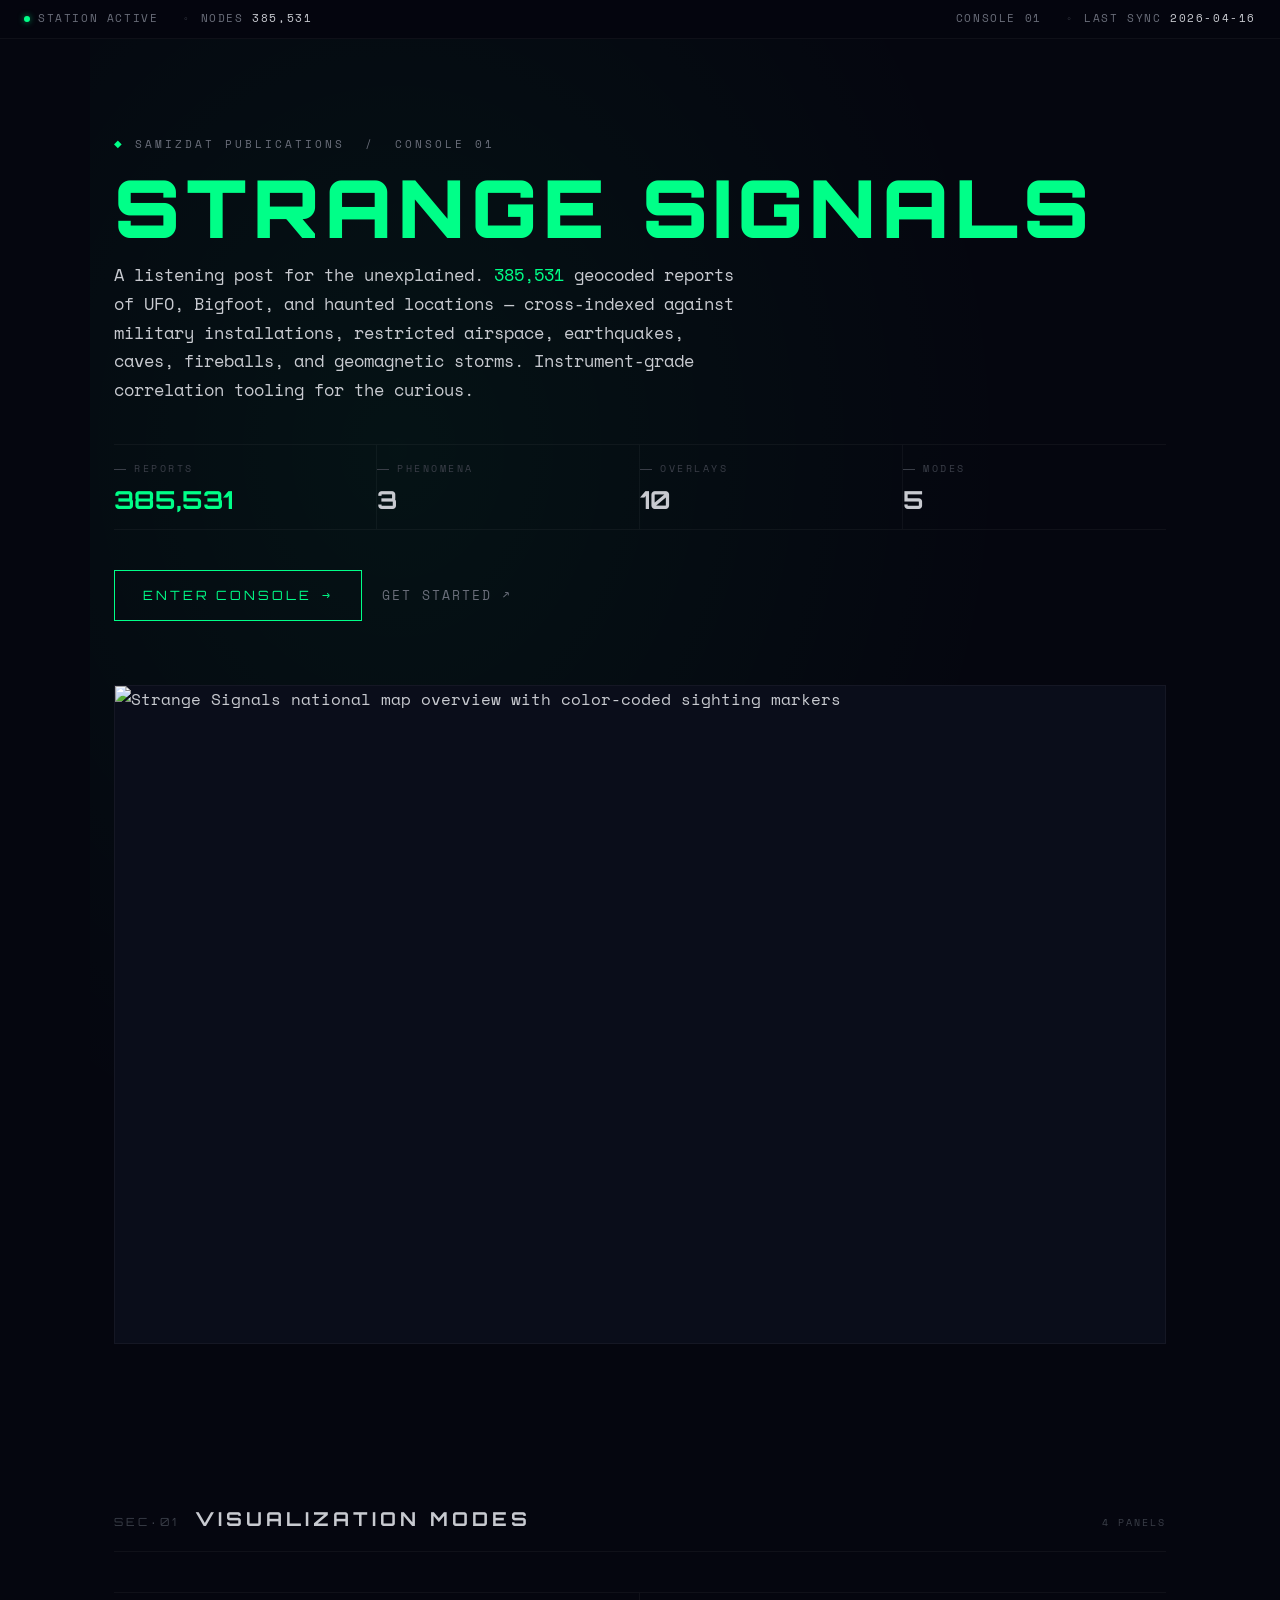
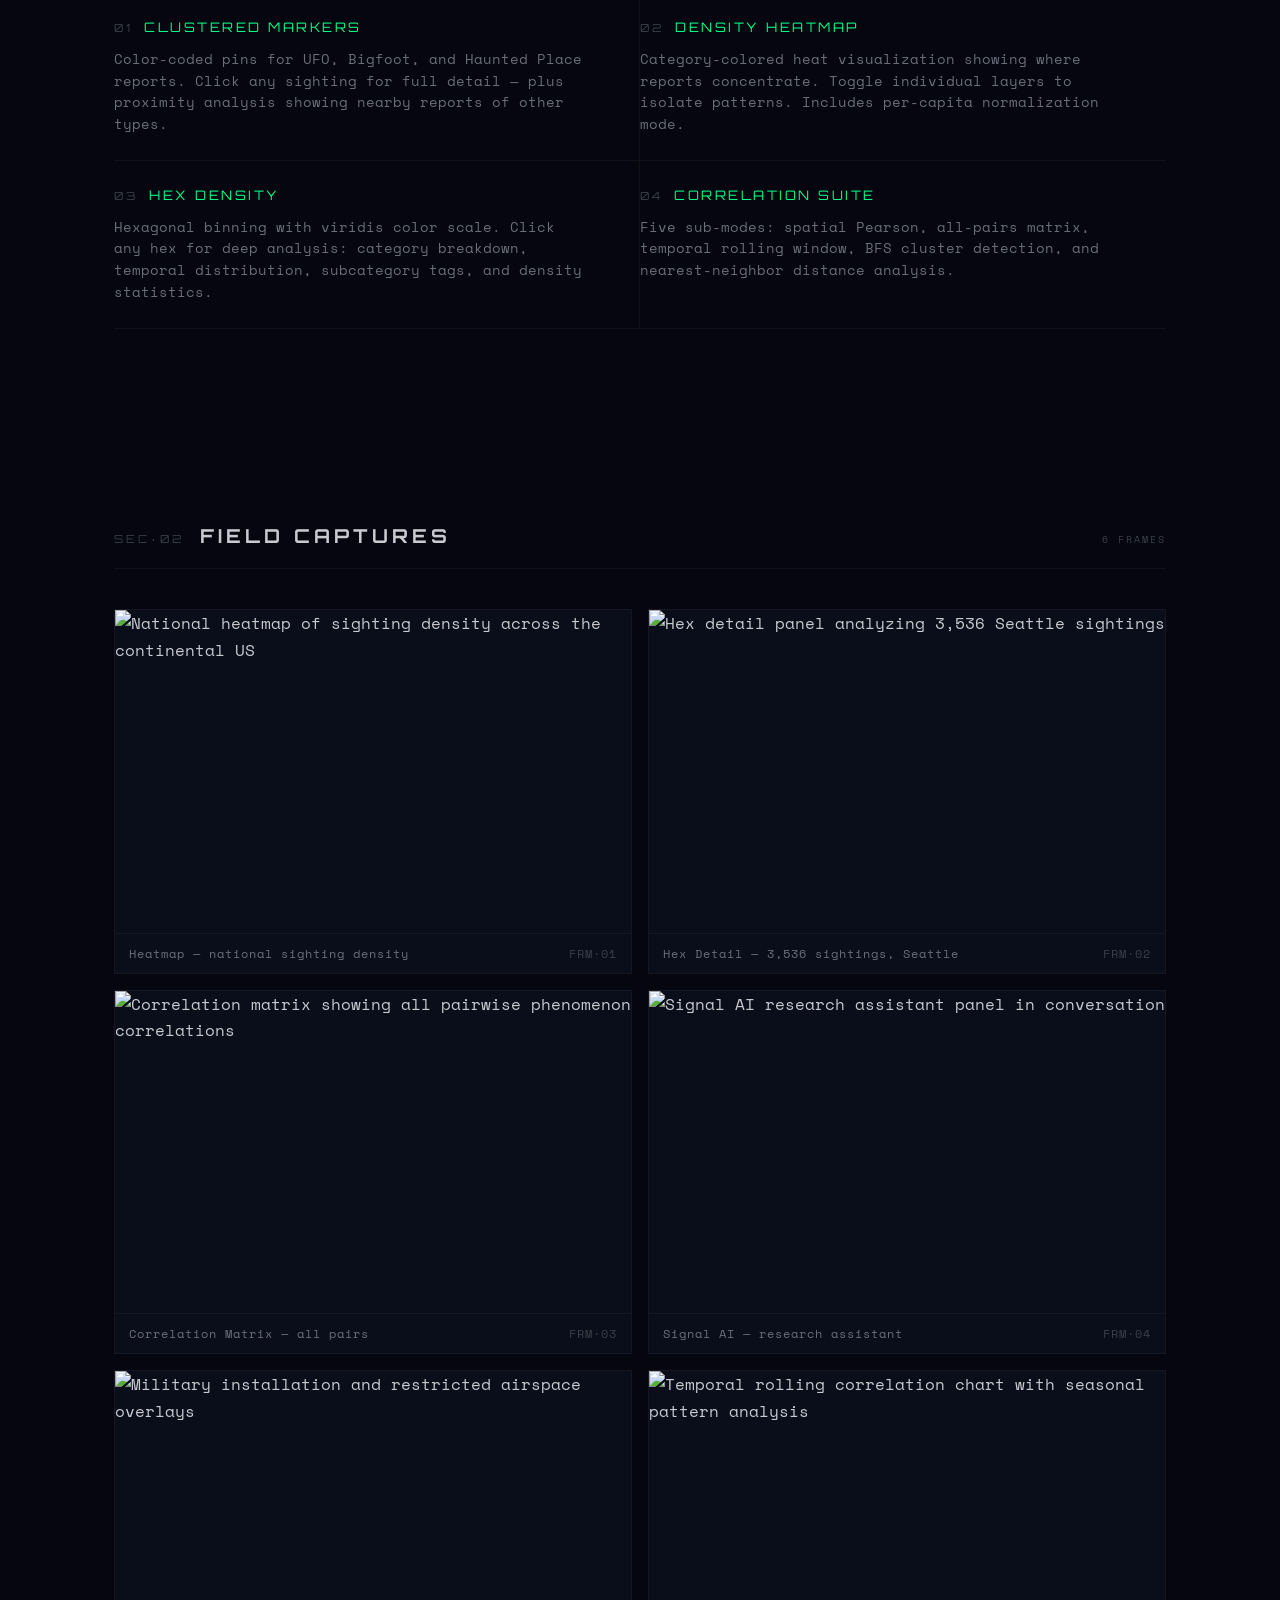
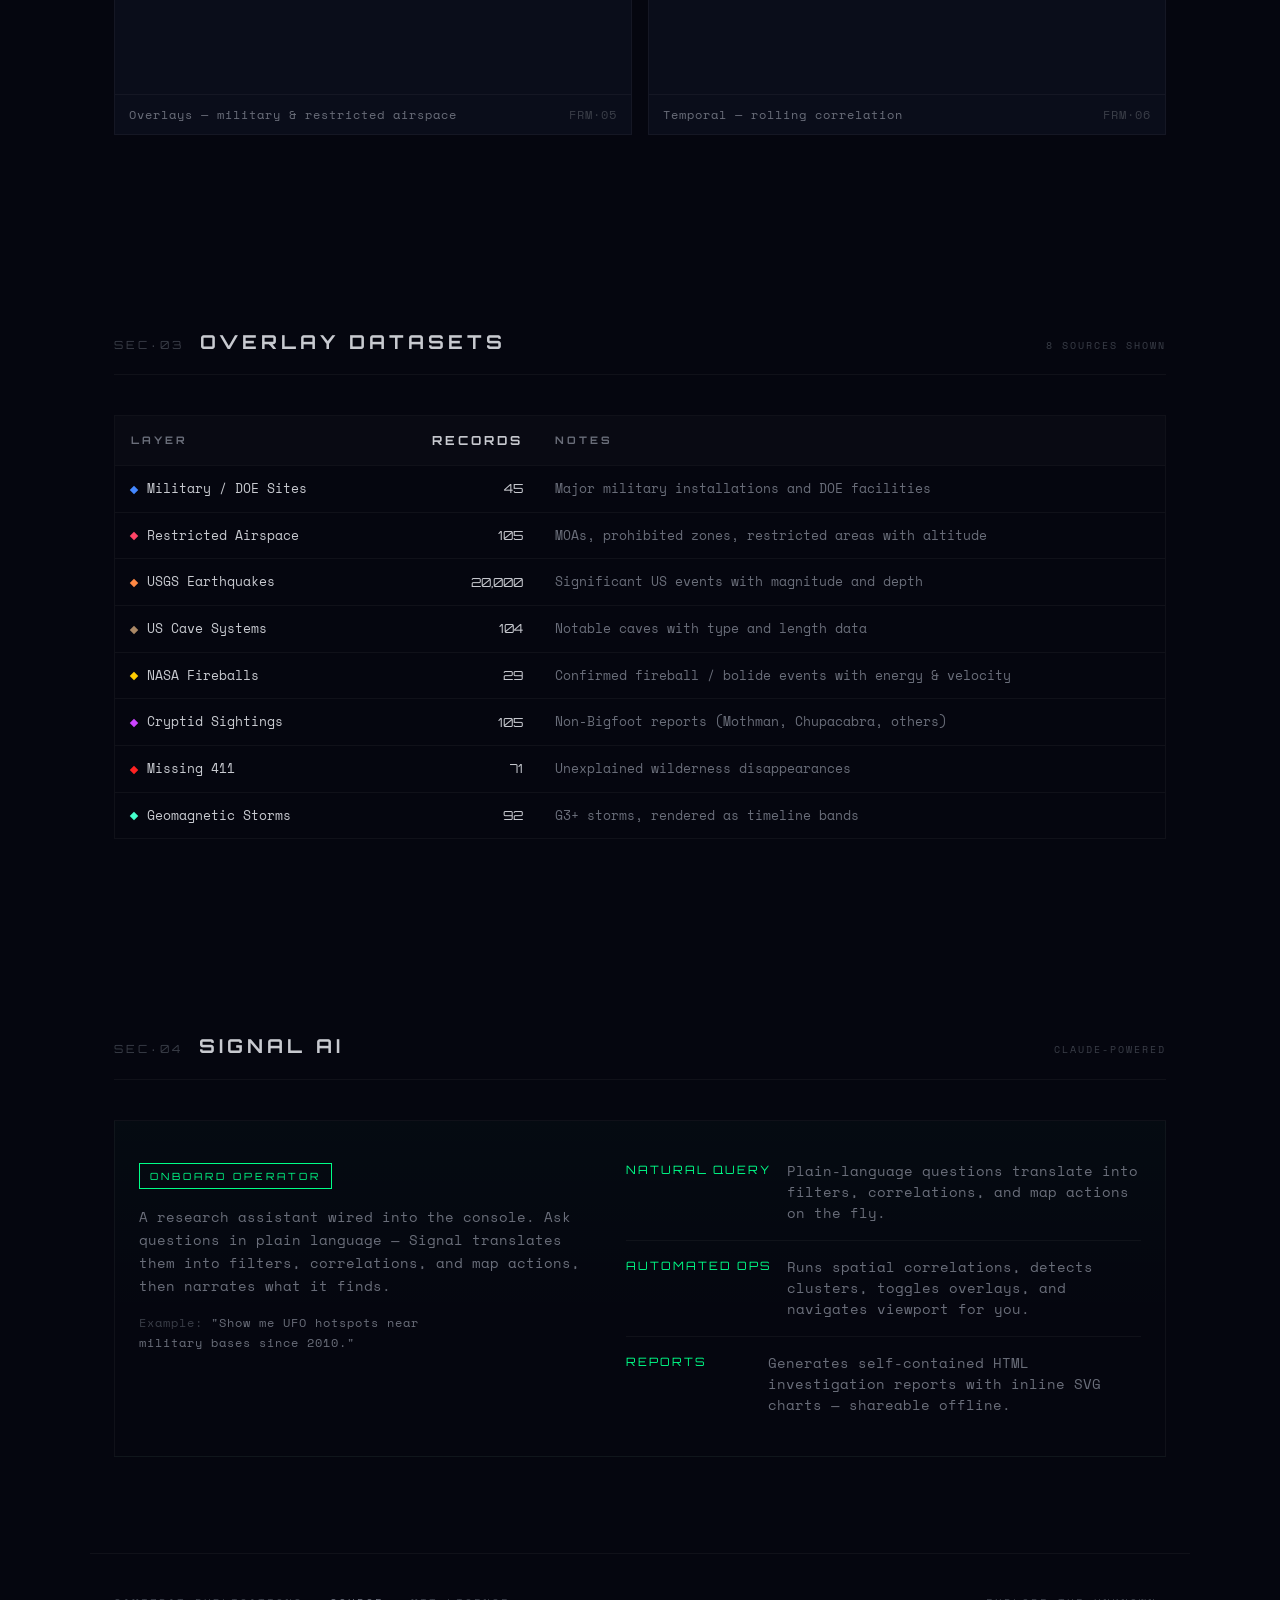
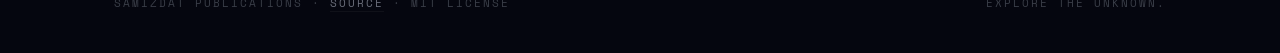
==== commit 82336af5: "feat: progressive first paint + Cloudflare Pages launch readiness Closes the last open roadmap item " ====
--- a/docs/index.html
+++ b/docs/index.html
@@ -4,9 +4,9 @@
 <meta charset="UTF-8">
 <meta name="viewport" content="width=device-width, initial-scale=1.0">
 <title>Strange Signals — Paranormal Sightings Correlation Map</title>
-<meta name="description" content="Interactive map visualizing 258,000+ paranormal sighting reports with spatial correlation analysis, overlay datasets, and AI-powered research tools.">
+<meta name="description" content="Interactive map visualizing 385,531 paranormal sighting reports with population-corrected anomaly detection, spatial correlation analysis, overlay datasets, and AI-powered research tools.">
 <meta property="og:title" content="Strange Signals — Paranormal Sightings Correlation Map">
-<meta property="og:description" content="258K+ UFO, Bigfoot, and Haunted Place sightings with correlation analysis and AI research assistant.">
+<meta property="og:description" content="385K+ UFO, Bigfoot, and Haunted Place sightings with anomaly detection, correlation analysis, and an AI research assistant.">
 <meta property="og:image" content="https://raw.githubusercontent.com/Samizdat-Publications/strange-signals/main/screenshots/hero-markers.png">
 <meta property="og:type" content="website">
 <style>
@@ -582,7 +582,7 @@
 <div class="station" role="status" aria-label="Station status">
   <div class="station-group">
     <span><span class="pulse" aria-hidden="true"></span>Station Active</span>
-    <span class="hide-sm">Nodes <b>258,042</b></span>
+    <span class="hide-sm">Nodes <b>385,531</b></span>
   </div>
   <div class="station-group hide-sm">
     <span>Console 01</span>
@@ -593,10 +593,10 @@
 <header class="hero">
   <div class="callsign">Samizdat Publications &nbsp;/&nbsp; Console 01</div>
   <h1 class="logo">Strange Signals</h1>
-  <p class="tagline">A listening post for the unexplained. <em>258,042</em> geocoded reports of UFO, Bigfoot, and haunted locations &mdash; cross-indexed against military installations, restricted airspace, earthquakes, caves, fireballs, and geomagnetic storms. Instrument-grade correlation tooling for the curious.</p>
+  <p class="tagline">A listening post for the unexplained. <em>385,531</em> geocoded reports of UFO, Bigfoot, and haunted locations &mdash; cross-indexed against military installations, restricted airspace, earthquakes, caves, fireballs, and geomagnetic storms. Instrument-grade correlation tooling for the curious.</p>
 
   <div class="readout" aria-label="Dataset readout">
-    <div class="cell"><span class="k">Reports</span><span class="v">258,042</span></div>
+    <div class="cell"><span class="k">Reports</span><span class="v">385,531</span></div>
     <div class="cell"><span class="k">Phenomena</span><span class="v">3</span></div>
     <div class="cell"><span class="k">Overlays</span><span class="v">10</span></div>
     <div class="cell"><span class="k">Modes</span><span class="v">5</span></div>
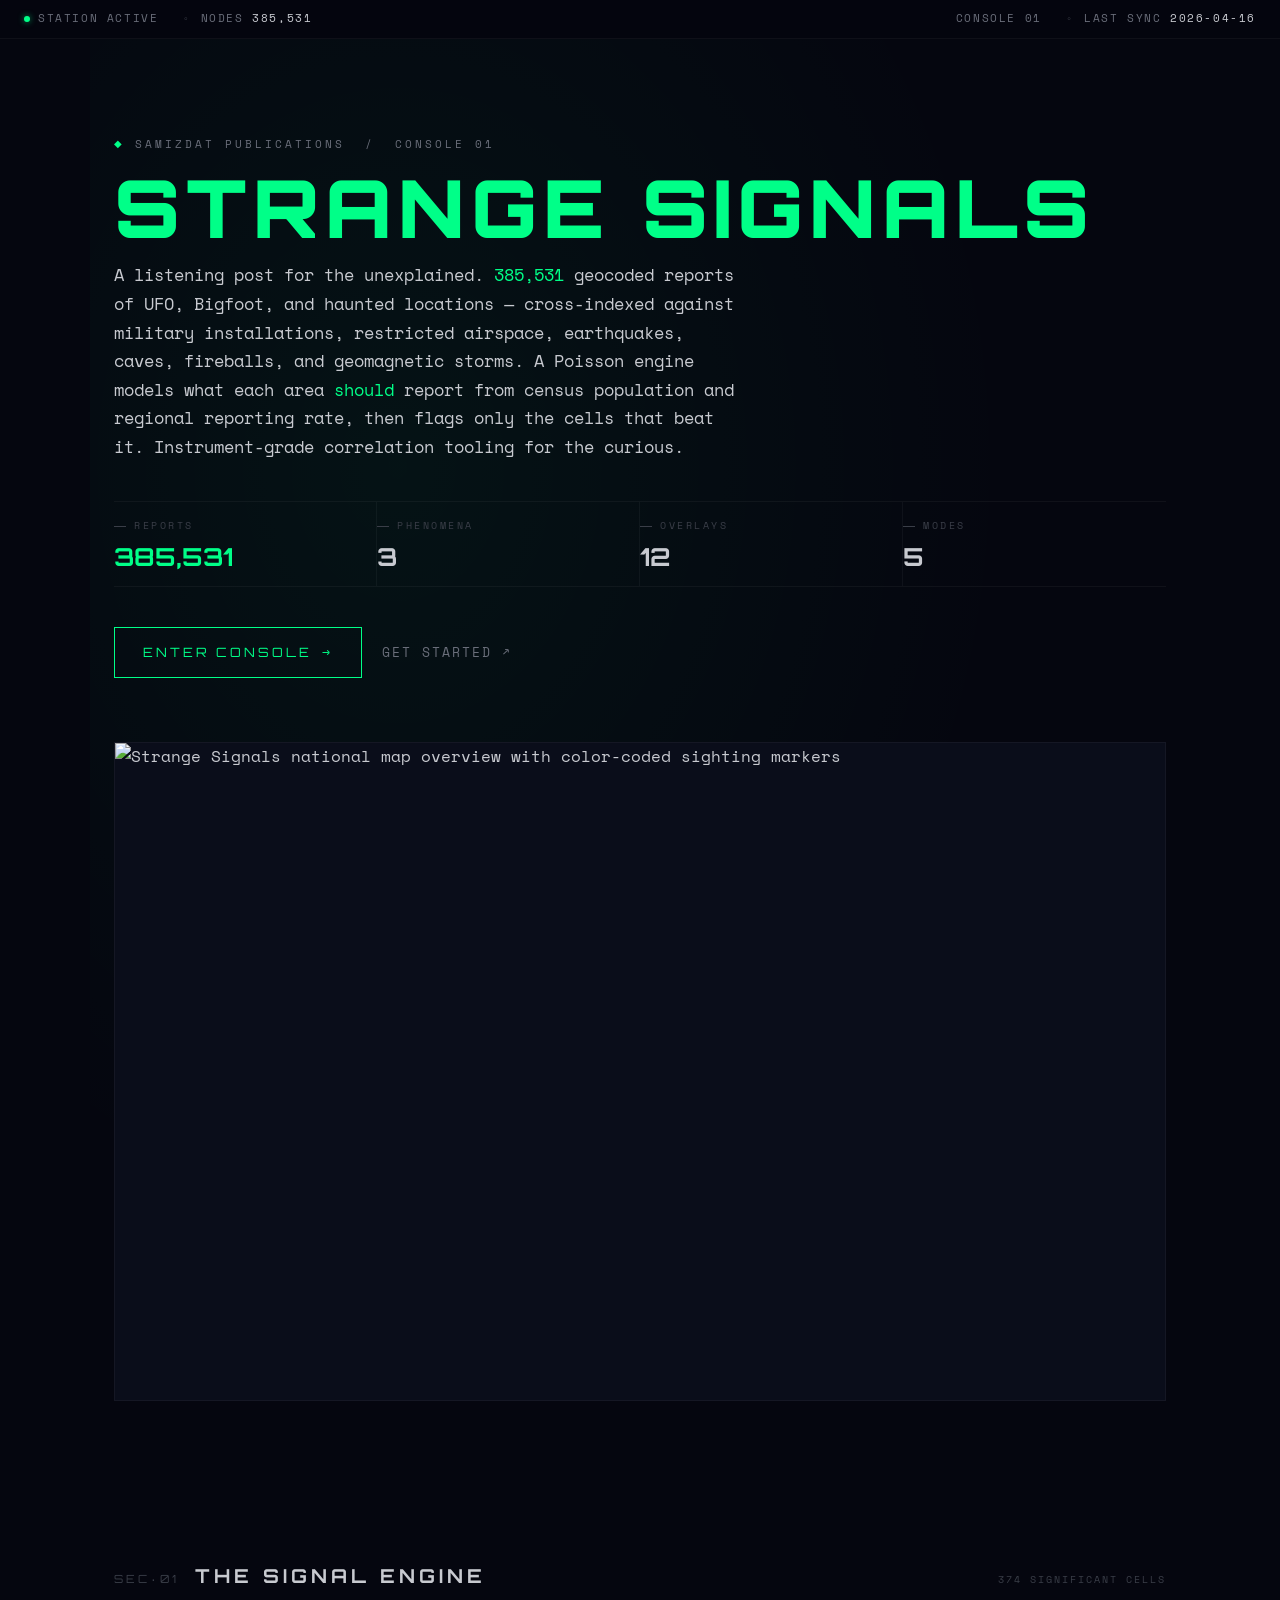
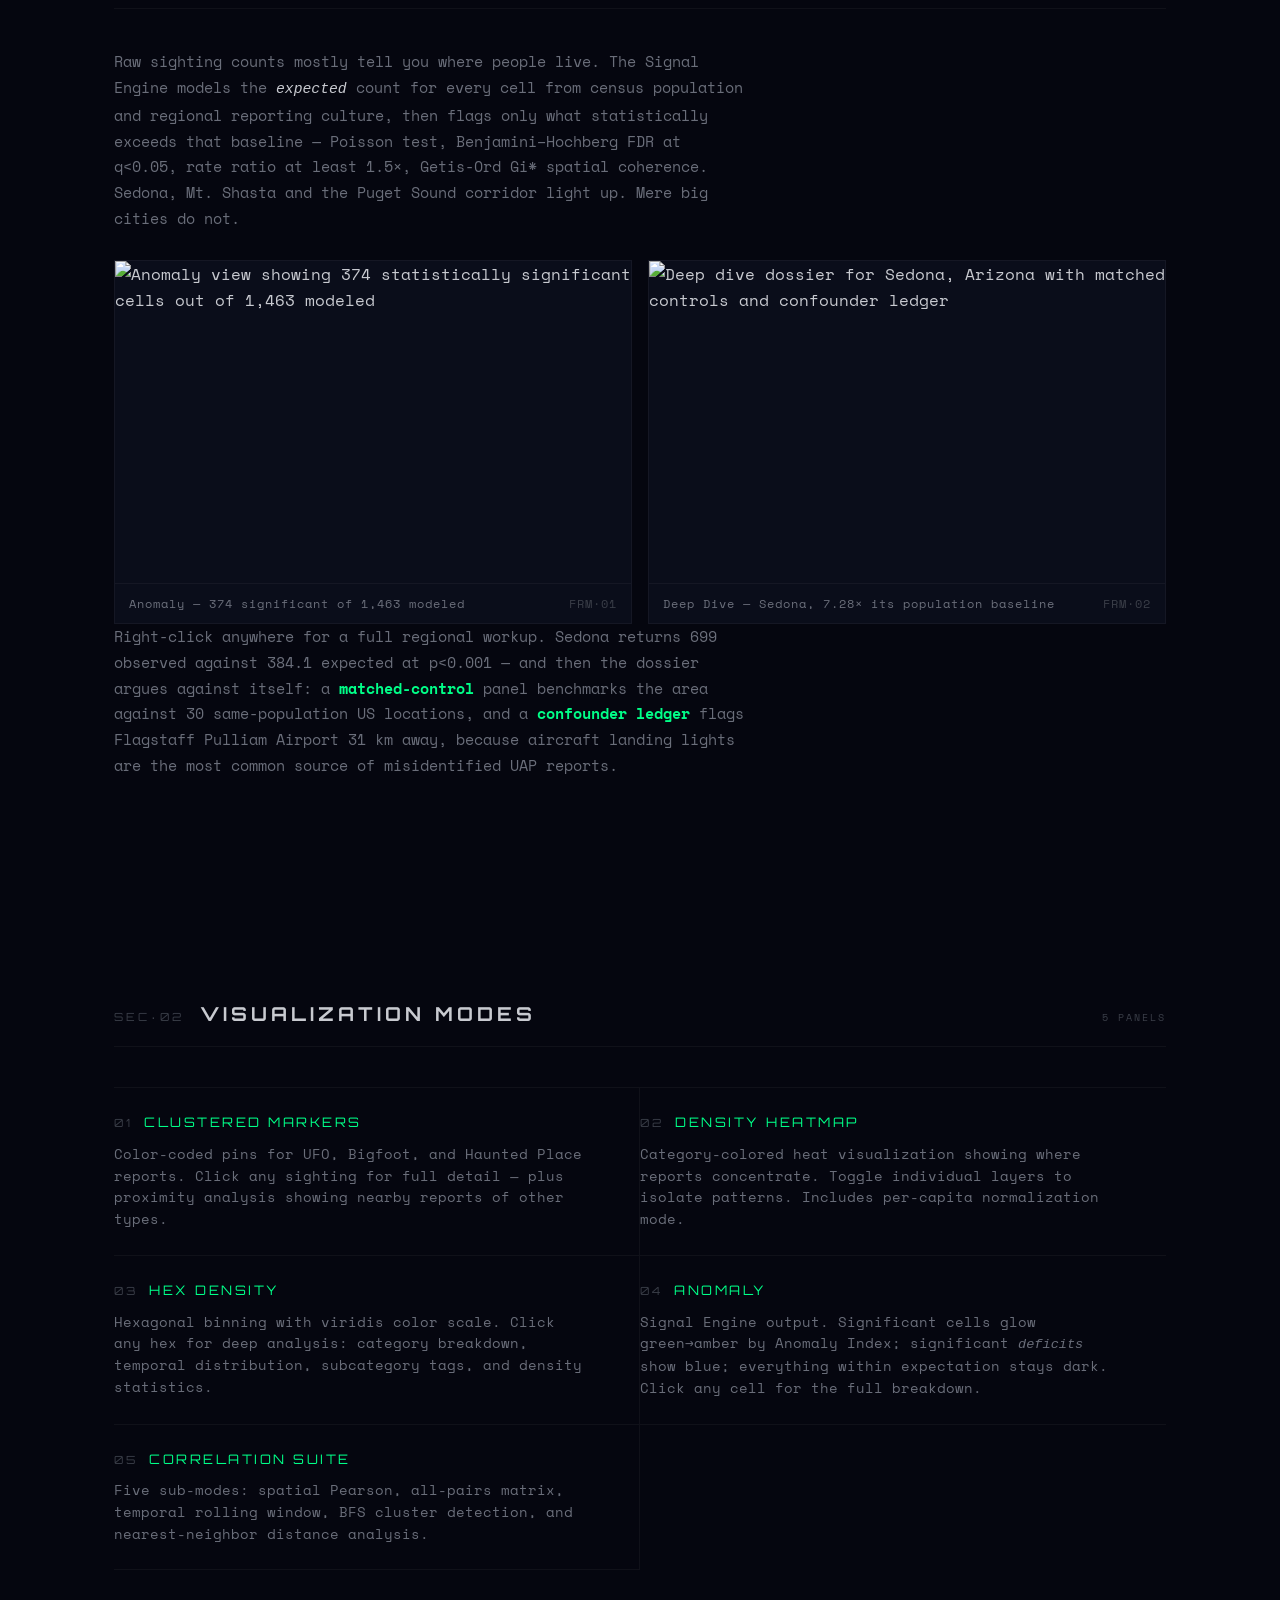
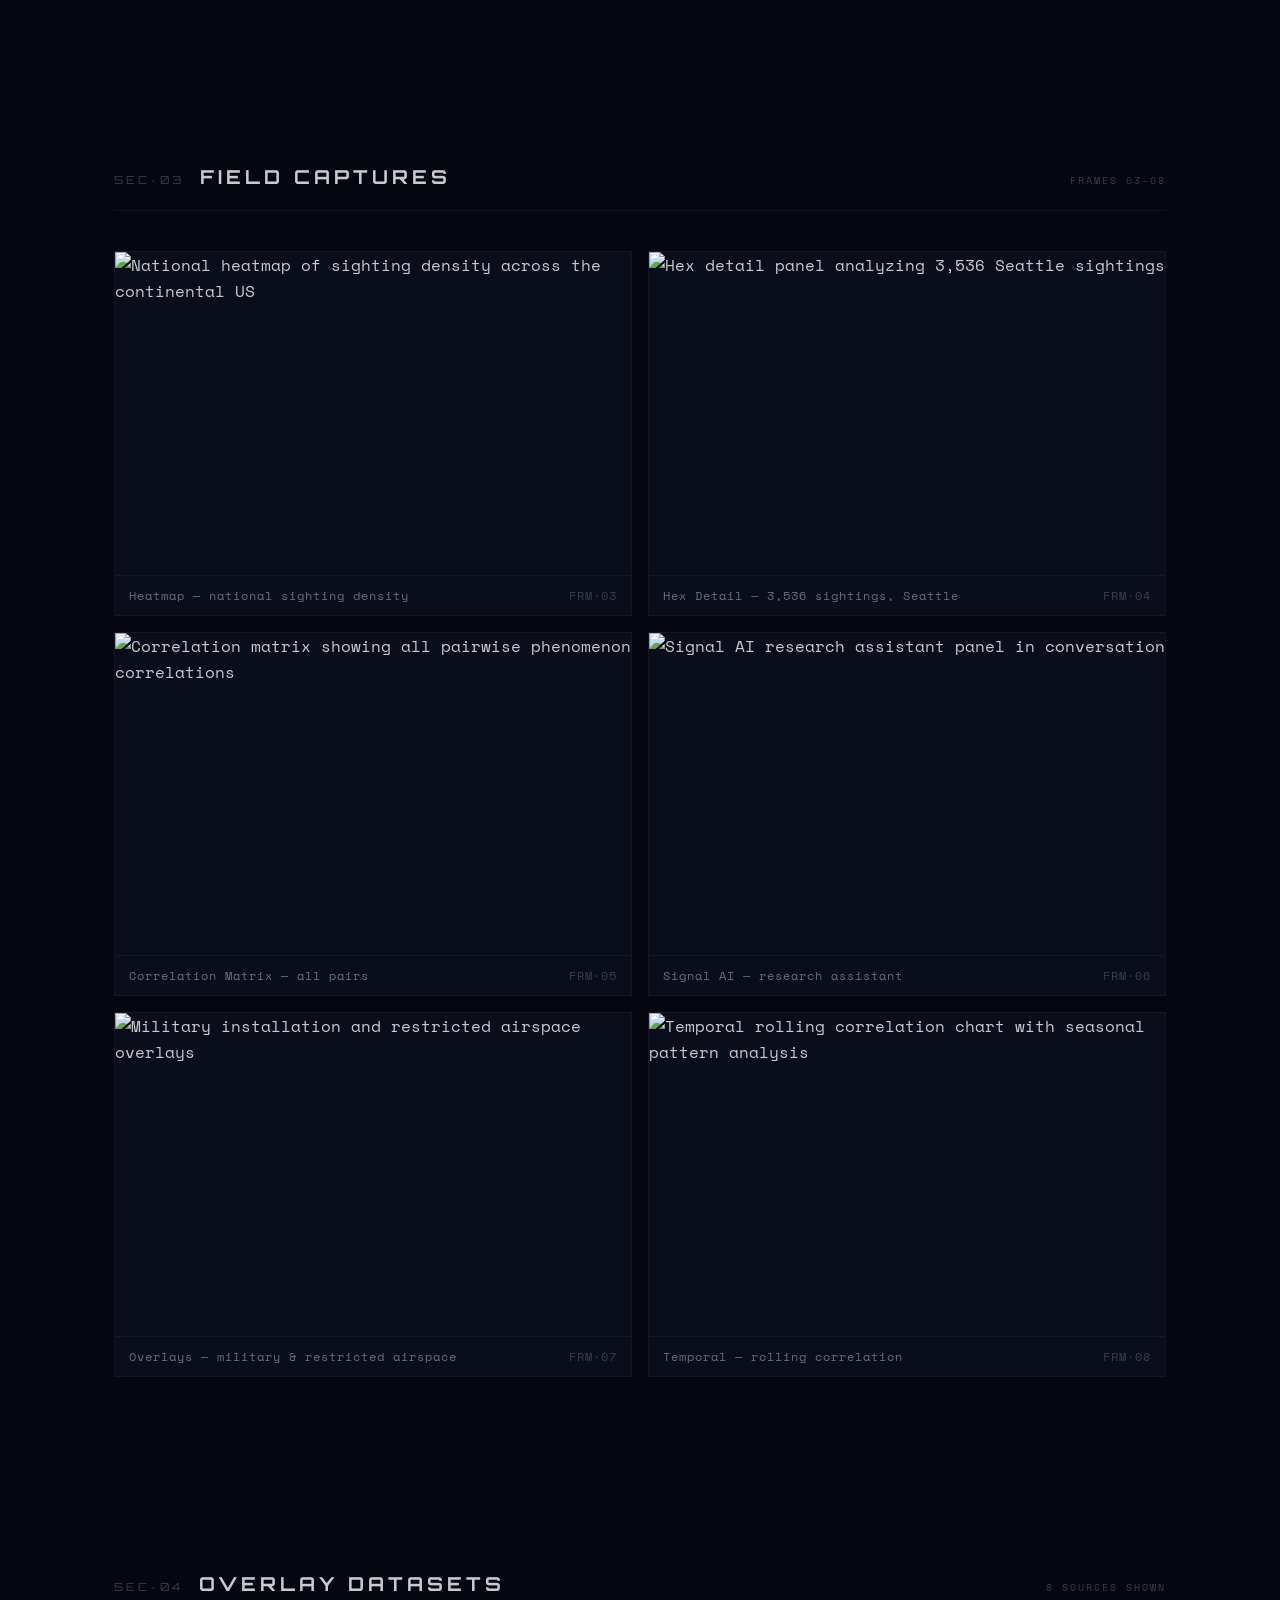
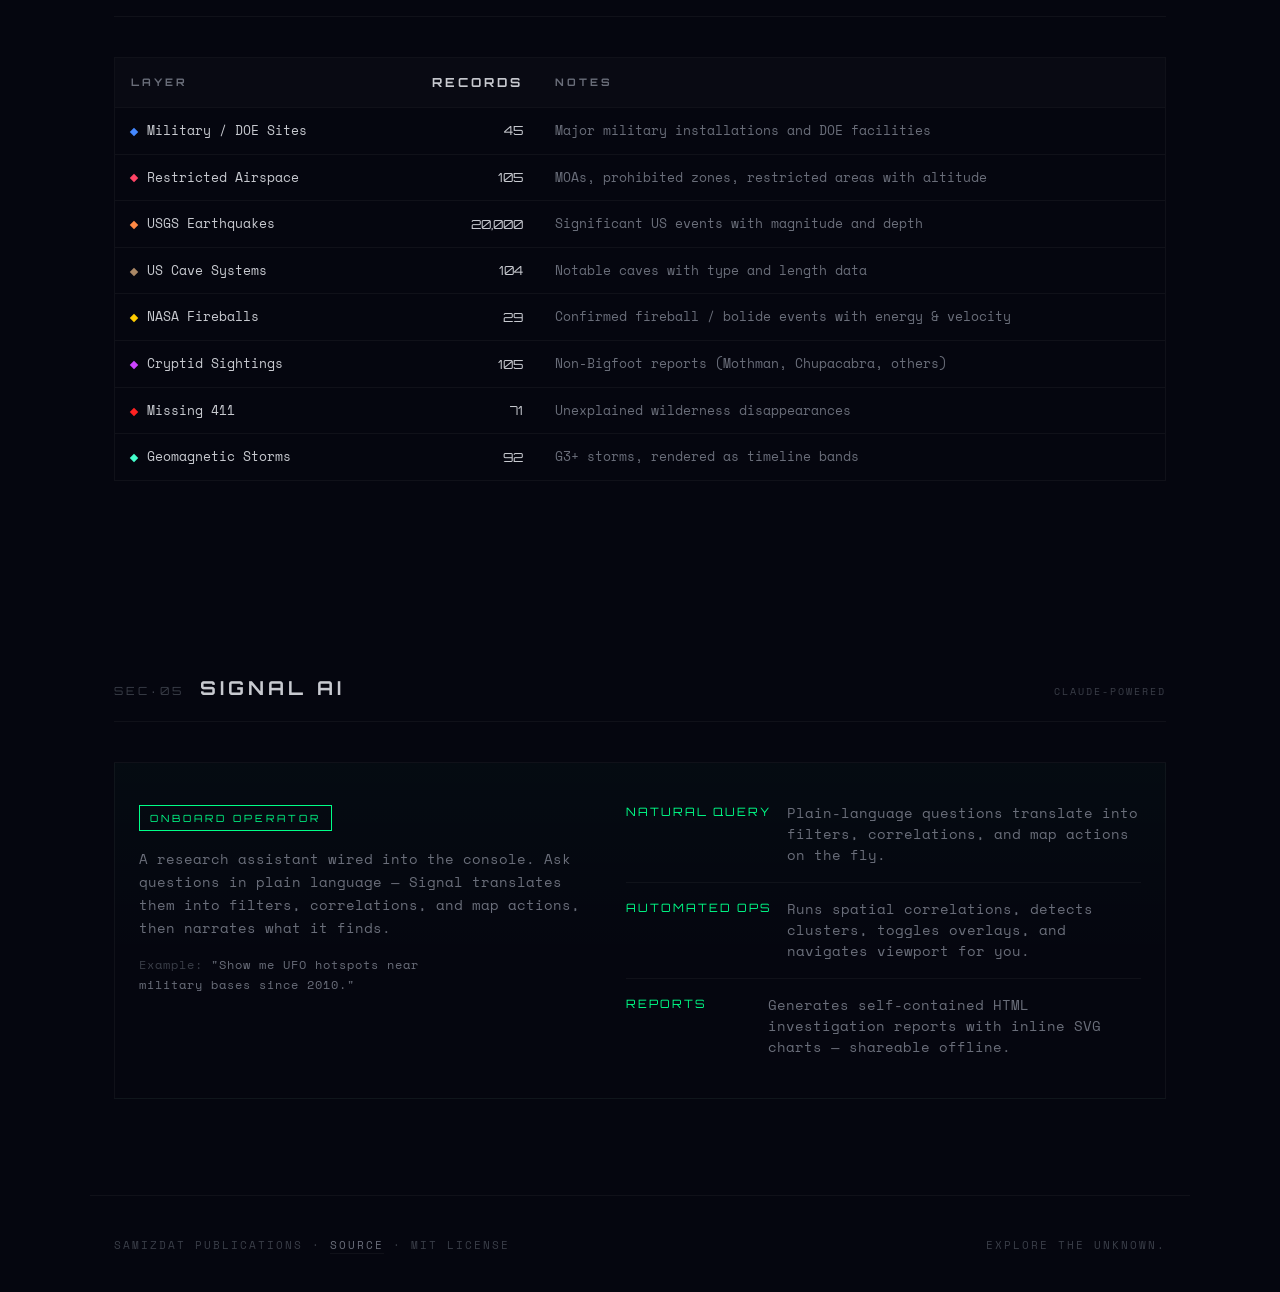
==== commit 345858ed: "docs: lead the landing page with the Signal Engine The landing page was still pre-v2: no ANOMALY, no" ====
--- a/docs/index.html
+++ b/docs/index.html
@@ -7,7 +7,7 @@
 <meta name="description" content="Interactive map visualizing 385,531 paranormal sighting reports with population-corrected anomaly detection, spatial correlation analysis, overlay datasets, and AI-powered research tools.">
 <meta property="og:title" content="Strange Signals — Paranormal Sightings Correlation Map">
 <meta property="og:description" content="385K+ UFO, Bigfoot, and Haunted Place sightings with anomaly detection, correlation analysis, and an AI research assistant.">
-<meta property="og:image" content="https://raw.githubusercontent.com/Samizdat-Publications/strange-signals/main/screenshots/hero-markers.png">
+<meta property="og:image" content="https://strange-signals.stewartgregerson.workers.dev/screenshots/hero-markers.png">
 <meta property="og:type" content="website">
 <style>
   @import url('https://fonts.googleapis.com/css2?family=Orbitron:wght@400;700;900&family=Space+Mono:wght@400;700&display=swap');
@@ -301,6 +301,16 @@
     text-transform:uppercase;
   }
 
+  .sec-lede{
+    max-width:70ch;
+    margin:0 0 28px;
+    font-size:0.92rem;
+    line-height:1.75;
+    color:var(--text-dim);
+  }
+  .sec-lede em{color:var(--text);font-style:italic}
+  .sec-lede strong{color:var(--green);font-weight:600}
+
   .sec-head .meta{
     margin-left:auto;
     font-size:0.65rem;
@@ -593,21 +603,21 @@
 <header class="hero">
   <div class="callsign">Samizdat Publications &nbsp;/&nbsp; Console 01</div>
   <h1 class="logo">Strange Signals</h1>
-  <p class="tagline">A listening post for the unexplained. <em>385,531</em> geocoded reports of UFO, Bigfoot, and haunted locations &mdash; cross-indexed against military installations, restricted airspace, earthquakes, caves, fireballs, and geomagnetic storms. Instrument-grade correlation tooling for the curious.</p>
+  <p class="tagline">A listening post for the unexplained. <em>385,531</em> geocoded reports of UFO, Bigfoot, and haunted locations &mdash; cross-indexed against military installations, restricted airspace, earthquakes, caves, fireballs, and geomagnetic storms. A Poisson engine models what each area <em>should</em> report from census population and regional reporting rate, then flags only the cells that beat it. Instrument-grade correlation tooling for the curious.</p>
 
   <div class="readout" aria-label="Dataset readout">
     <div class="cell"><span class="k">Reports</span><span class="v">385,531</span></div>
     <div class="cell"><span class="k">Phenomena</span><span class="v">3</span></div>
-    <div class="cell"><span class="k">Overlays</span><span class="v">10</span></div>
+    <div class="cell"><span class="k">Overlays</span><span class="v">12</span></div>
     <div class="cell"><span class="k">Modes</span><span class="v">5</span></div>
   </div>
 
   <div class="actions">
-    <a href="https://github.com/Samizdat-Publications/strange-signals" class="cta">Enter Console</a>
+    <a href="https://strange-signals.stewartgregerson.workers.dev/" class="cta">Enter Console</a>
     <a href="https://github.com/Samizdat-Publications/strange-signals#getting-started" class="cta-link">Get Started ↗</a>
   </div>
 
-  <img src="https://raw.githubusercontent.com/Samizdat-Publications/strange-signals/main/screenshots/hero-markers.png"
+  <img src="https://strange-signals.stewartgregerson.workers.dev/screenshots/hero-markers.png"
        alt="Strange Signals national map overview with color-coded sighting markers"
        class="screenshot-hero"
        width="1200" height="750"
@@ -616,11 +626,43 @@
        fetchpriority="high">
 </header>
 
+<section id="engine">
+  <div class="sec-head">
+    <span class="id">SEC&middot;01</span>
+    <h2>The Signal Engine</h2>
+    <span class="meta">374 significant cells</span>
+  </div>
+  <p class="sec-lede">Raw sighting counts mostly tell you where people live. The Signal Engine models
+  the <em>expected</em> count for every cell from census population and regional reporting culture, then
+  flags only what statistically exceeds that baseline &mdash; Poisson test, Benjamini&ndash;Hochberg FDR
+  at q&lt;0.05, rate ratio at least 1.5&times;, Getis-Ord Gi* spatial coherence. Sedona, Mt. Shasta and the
+  Puget Sound corridor light up. Mere big cities do not.</p>
+  <div class="gallery">
+    <figure class="shot">
+      <img src="https://strange-signals.stewartgregerson.workers.dev/screenshots/anomaly-view.png"
+           alt="Anomaly view showing 374 statistically significant cells out of 1,463 modeled"
+           width="1200" height="750" loading="lazy" decoding="async">
+      <figcaption class="cap"><span>Anomaly &mdash; 374 significant of 1,463 modeled</span><span class="ref">FRM&middot;01</span></figcaption>
+    </figure>
+    <figure class="shot">
+      <img src="https://strange-signals.stewartgregerson.workers.dev/screenshots/dossier-detail.png"
+           alt="Deep dive dossier for Sedona, Arizona with matched controls and confounder ledger"
+           width="900" height="1050" loading="lazy" decoding="async">
+      <figcaption class="cap"><span>Deep Dive &mdash; Sedona, 7.28&times; its population baseline</span><span class="ref">FRM&middot;02</span></figcaption>
+    </figure>
+  </div>
+  <p class="sec-lede">Right-click anywhere for a full regional workup. Sedona returns 699 observed
+  against 384.1 expected at p&lt;0.001 &mdash; and then the dossier argues against itself: a
+  <strong>matched-control</strong> panel benchmarks the area against 30 same-population US locations, and a
+  <strong>confounder ledger</strong> flags Flagstaff Pulliam Airport 31&nbsp;km away, because aircraft landing
+  lights are the most common source of misidentified UAP reports.</p>
+</section>
+
 <section id="modes">
   <div class="sec-head">
-    <span class="id">SEC&middot;01</span>
+    <span class="id">SEC&middot;02</span>
     <h2>Visualization Modes</h2>
-    <span class="meta">4 panels</span>
+    <span class="meta">5 panels</span>
   </div>
   <div class="modes">
     <div class="mode">
@@ -636,7 +678,11 @@
       <p>Hexagonal binning with viridis color scale. Click any hex for deep analysis: category breakdown, temporal distribution, subcategory tags, and density statistics.</p>
     </div>
     <div class="mode">
-      <span class="label"><span class="idx">04</span>Correlation Suite</span>
+      <span class="label"><span class="idx">04</span>Anomaly</span>
+      <p>Signal Engine output. Significant cells glow green&rarr;amber by Anomaly Index; significant <em>deficits</em> show blue; everything within expectation stays dark. Click any cell for the full breakdown.</p>
+    </div>
+    <div class="mode">
+      <span class="label"><span class="idx">05</span>Correlation Suite</span>
       <p>Five sub-modes: spatial Pearson, all-pairs matrix, temporal rolling window, BFS cluster detection, and nearest-neighbor distance analysis.</p>
     </div>
   </div>
@@ -644,53 +690,53 @@
 
 <section id="gallery">
   <div class="sec-head">
-    <span class="id">SEC&middot;02</span>
+    <span class="id">SEC&middot;03</span>
     <h2>Field Captures</h2>
-    <span class="meta">6 frames</span>
+    <span class="meta">frames 03&ndash;08</span>
   </div>
   <div class="gallery">
     <figure class="shot">
-      <img src="https://raw.githubusercontent.com/Samizdat-Publications/strange-signals/main/screenshots/heatmap-us.png"
+      <img src="https://strange-signals.stewartgregerson.workers.dev/screenshots/heatmap-us.png"
            alt="National heatmap of sighting density across the continental US"
            width="1200" height="750" loading="lazy" decoding="async">
-      <figcaption class="cap"><span>Heatmap &mdash; national sighting density</span><span class="ref">FRM&middot;01</span></figcaption>
+      <figcaption class="cap"><span>Heatmap &mdash; national sighting density</span><span class="ref">FRM&middot;03</span></figcaption>
     </figure>
     <figure class="shot">
-      <img src="https://raw.githubusercontent.com/Samizdat-Publications/strange-signals/main/screenshots/hex-detail-panel.png"
+      <img src="https://strange-signals.stewartgregerson.workers.dev/screenshots/hex-detail-panel.png"
            alt="Hex detail panel analyzing 3,536 Seattle sightings"
            width="1200" height="750" loading="lazy" decoding="async">
-      <figcaption class="cap"><span>Hex Detail &mdash; 3,536 sightings, Seattle</span><span class="ref">FRM&middot;02</span></figcaption>
+      <figcaption class="cap"><span>Hex Detail &mdash; 3,536 sightings, Seattle</span><span class="ref">FRM&middot;04</span></figcaption>
     </figure>
     <figure class="shot">
-      <img src="https://raw.githubusercontent.com/Samizdat-Publications/strange-signals/main/screenshots/correlation-matrix.png"
+      <img src="https://strange-signals.stewartgregerson.workers.dev/screenshots/correlation-matrix.png"
            alt="Correlation matrix showing all pairwise phenomenon correlations"
            width="1200" height="750" loading="lazy" decoding="async">
-      <figcaption class="cap"><span>Correlation Matrix &mdash; all pairs</span><span class="ref">FRM&middot;03</span></figcaption>
+      <figcaption class="cap"><span>Correlation Matrix &mdash; all pairs</span><span class="ref">FRM&middot;05</span></figcaption>
     </figure>
     <figure class="shot">
-      <img src="https://raw.githubusercontent.com/Samizdat-Publications/strange-signals/main/screenshots/signal-ai-panel.png"
+      <img src="https://strange-signals.stewartgregerson.workers.dev/screenshots/signal-ai-panel.png"
            alt="Signal AI research assistant panel in conversation"
            width="1200" height="750" loading="lazy" decoding="async">
-      <figcaption class="cap"><span>Signal AI &mdash; research assistant</span><span class="ref">FRM&middot;04</span></figcaption>
+      <figcaption class="cap"><span>Signal AI &mdash; research assistant</span><span class="ref">FRM&middot;06</span></figcaption>
     </figure>
     <figure class="shot">
-      <img src="https://raw.githubusercontent.com/Samizdat-Publications/strange-signals/main/screenshots/overlays-military-airspace.png"
+      <img src="https://strange-signals.stewartgregerson.workers.dev/screenshots/overlays-military-airspace.png"
            alt="Military installation and restricted airspace overlays"
            width="1200" height="750" loading="lazy" decoding="async">
-      <figcaption class="cap"><span>Overlays &mdash; military &amp; restricted airspace</span><span class="ref">FRM&middot;05</span></figcaption>
+      <figcaption class="cap"><span>Overlays &mdash; military &amp; restricted airspace</span><span class="ref">FRM&middot;07</span></figcaption>
     </figure>
     <figure class="shot">
-      <img src="https://raw.githubusercontent.com/Samizdat-Publications/strange-signals/main/screenshots/temporal-correlation.png"
+      <img src="https://strange-signals.stewartgregerson.workers.dev/screenshots/temporal-correlation.png"
            alt="Temporal rolling correlation chart with seasonal pattern analysis"
            width="1200" height="750" loading="lazy" decoding="async">
-      <figcaption class="cap"><span>Temporal &mdash; rolling correlation</span><span class="ref">FRM&middot;06</span></figcaption>
+      <figcaption class="cap"><span>Temporal &mdash; rolling correlation</span><span class="ref">FRM&middot;08</span></figcaption>
     </figure>
   </div>
 </section>
 
 <section id="overlays">
   <div class="sec-head">
-    <span class="id">SEC&middot;03</span>
+    <span class="id">SEC&middot;04</span>
     <h2>Overlay Datasets</h2>
     <span class="meta">8 sources shown</span>
   </div>
@@ -715,7 +761,7 @@
 
 <section id="ai">
   <div class="sec-head">
-    <span class="id">SEC&middot;04</span>
+    <span class="id">SEC&middot;05</span>
     <h2>Signal AI</h2>
     <span class="meta">Claude-powered</span>
   </div>
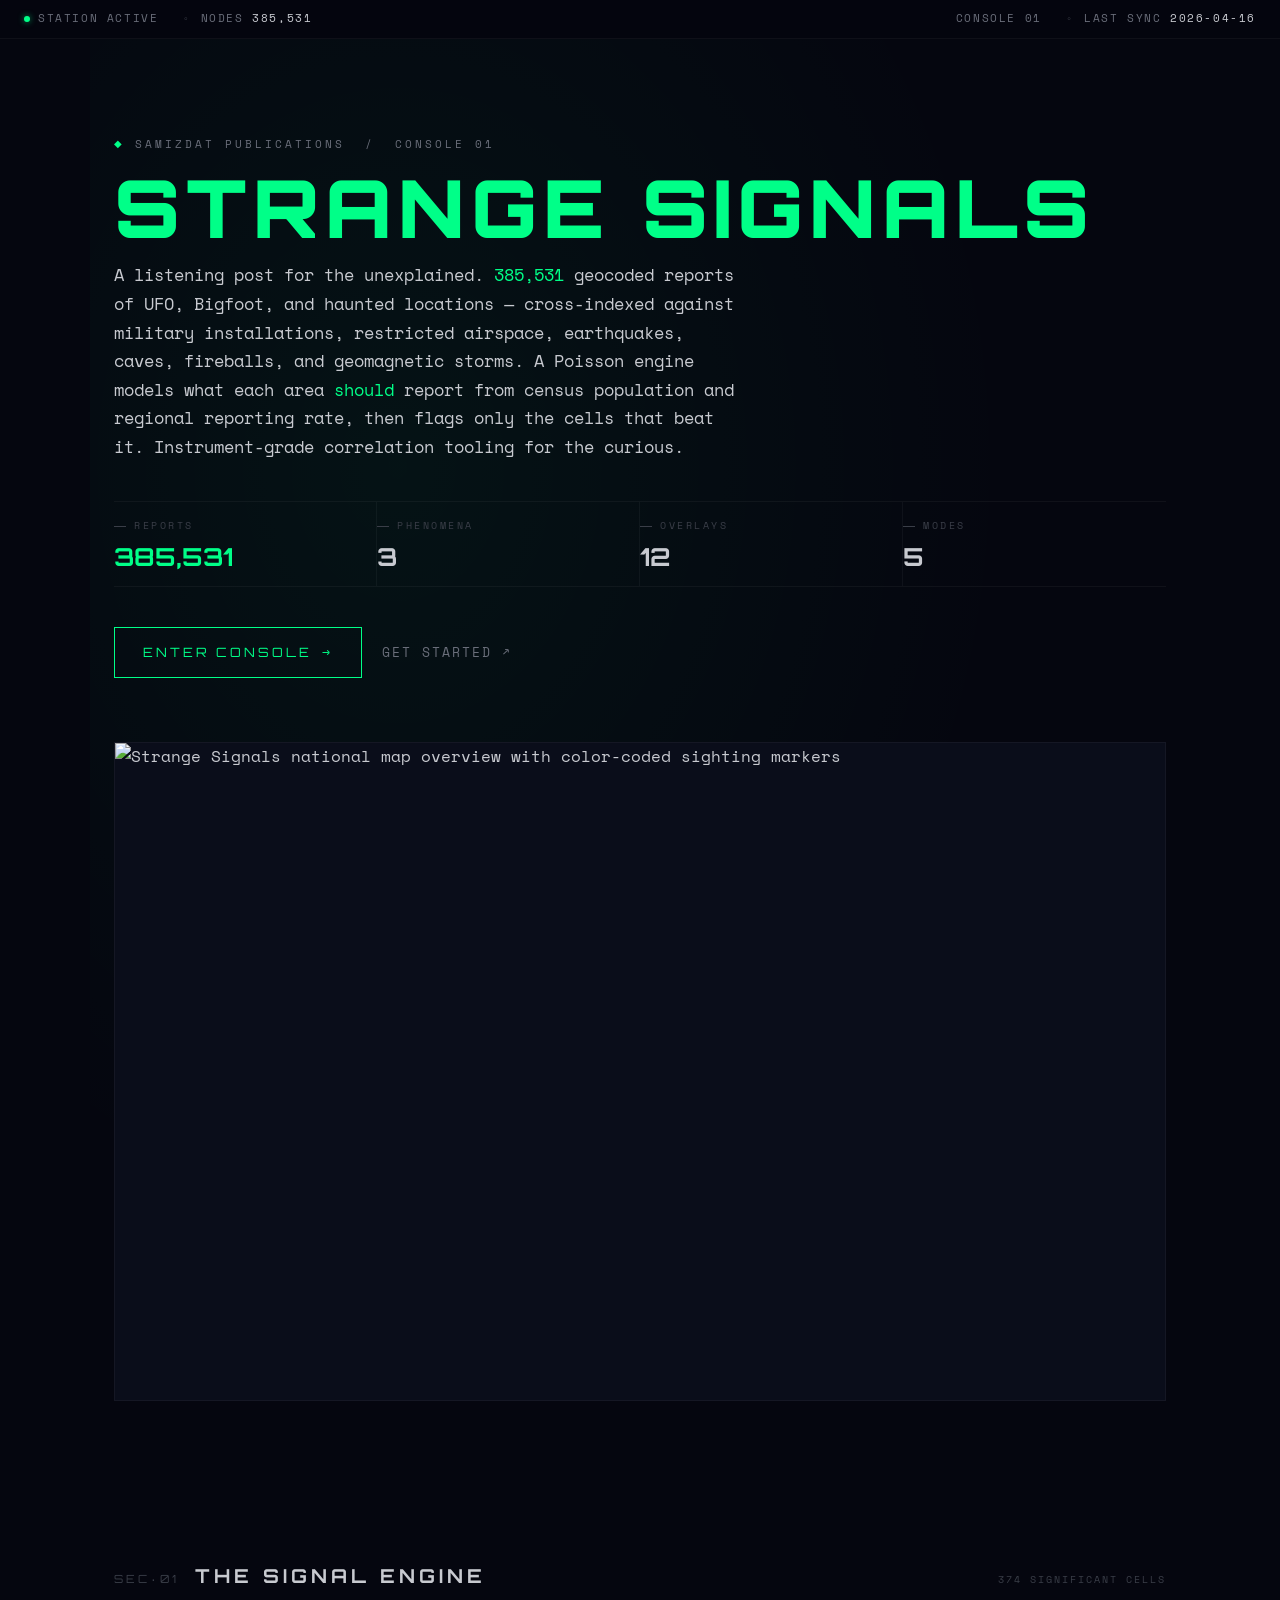
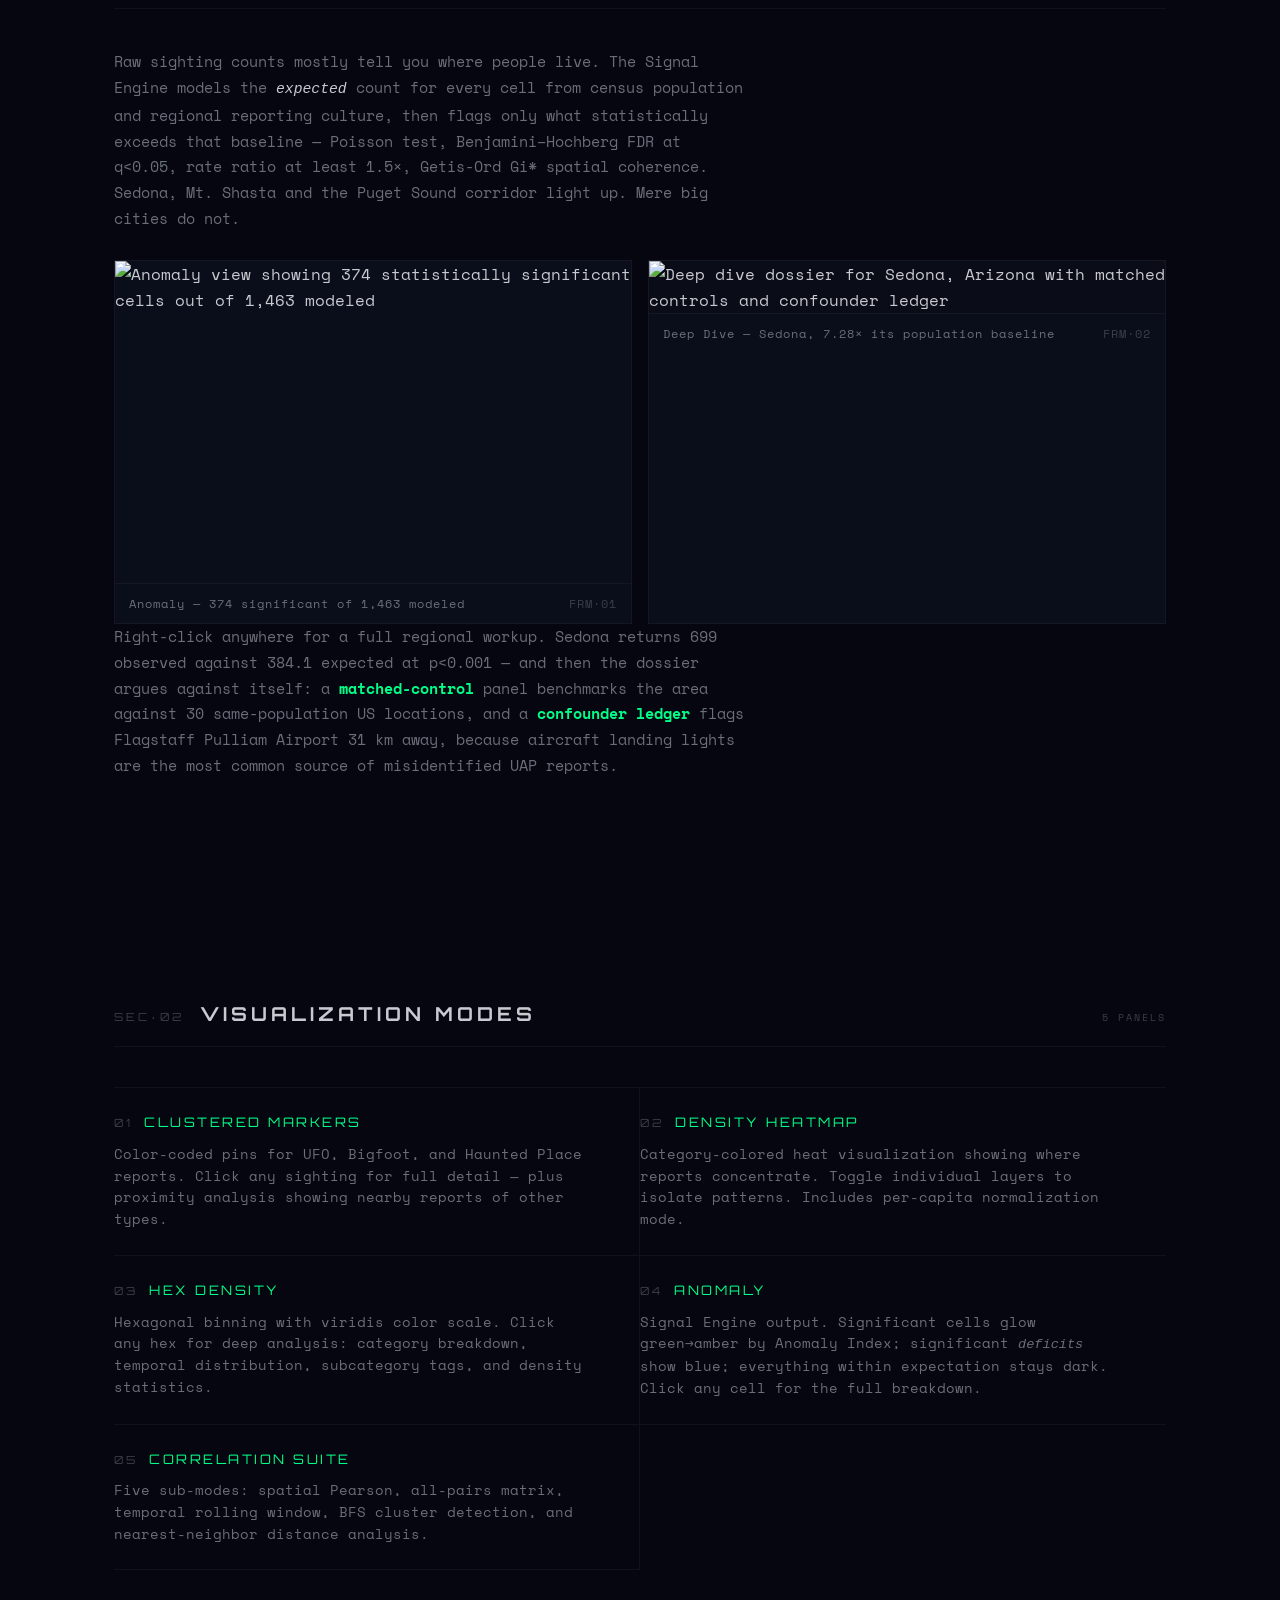
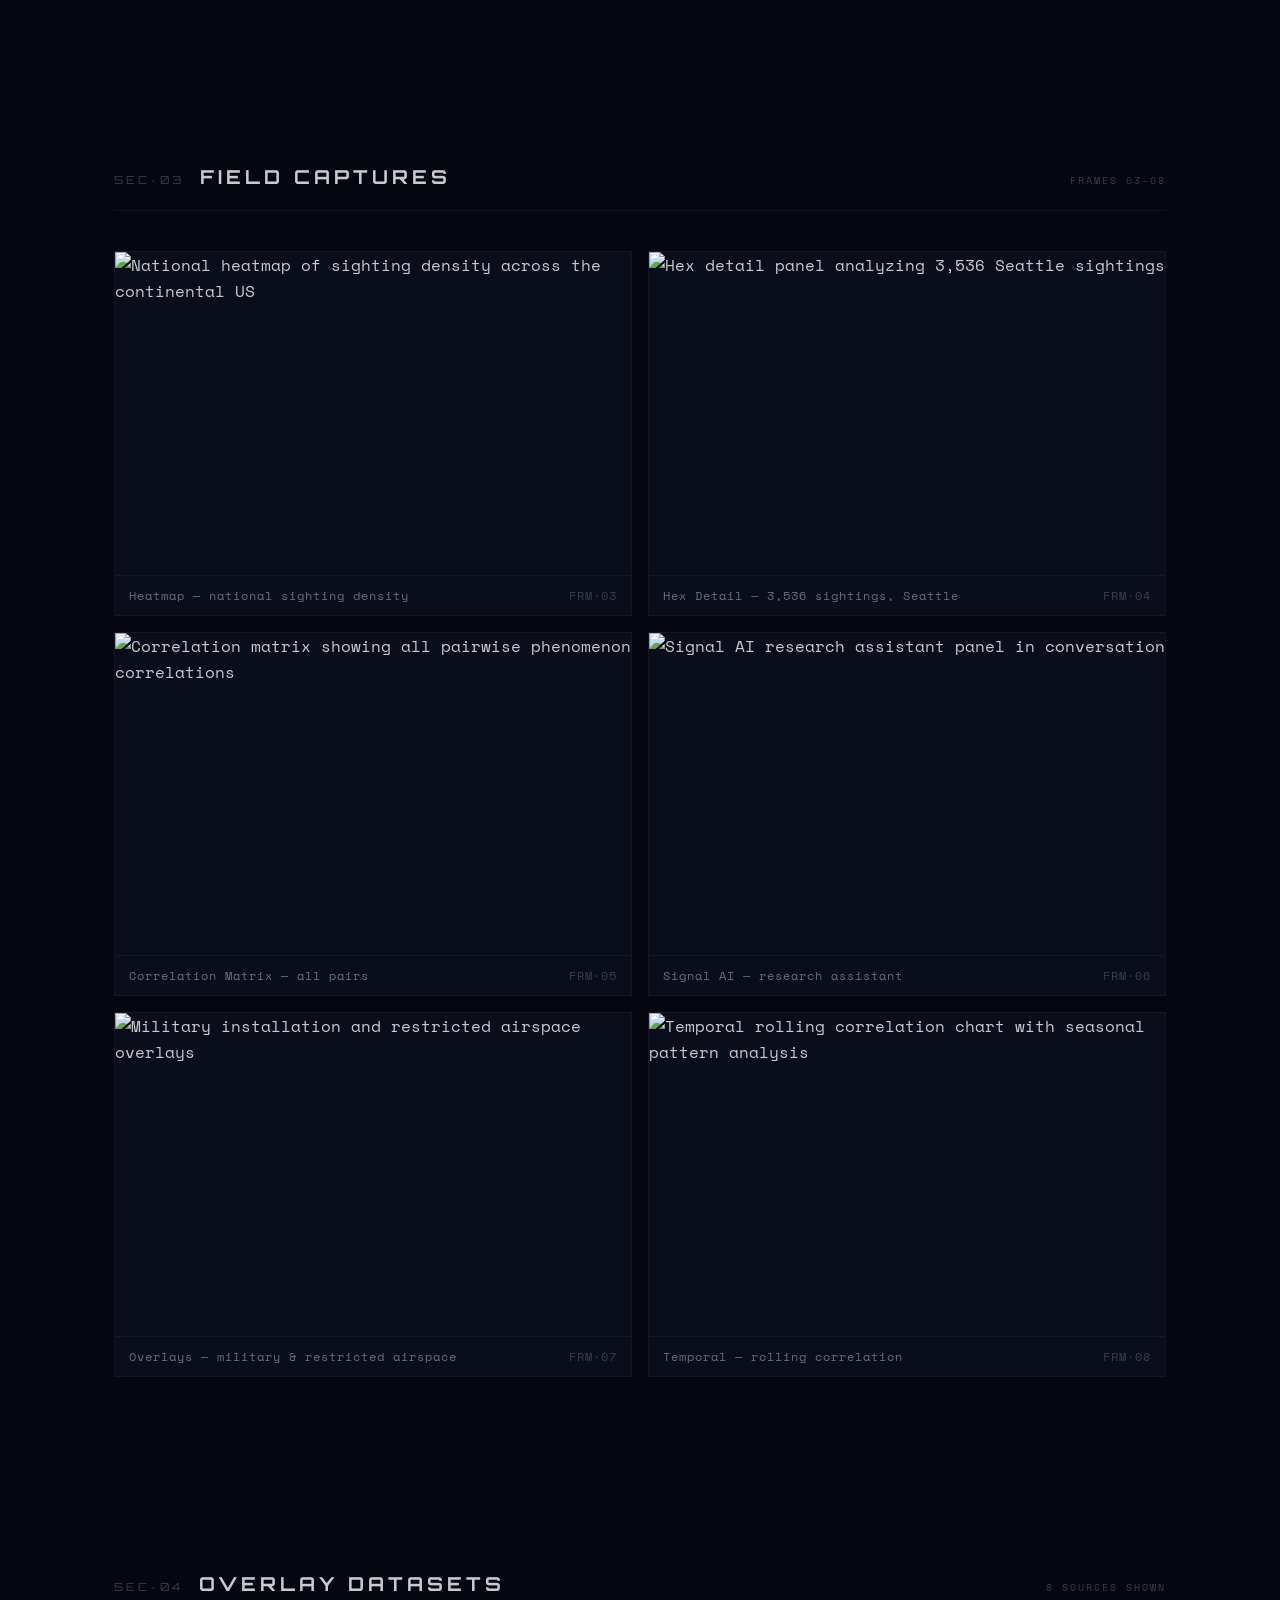
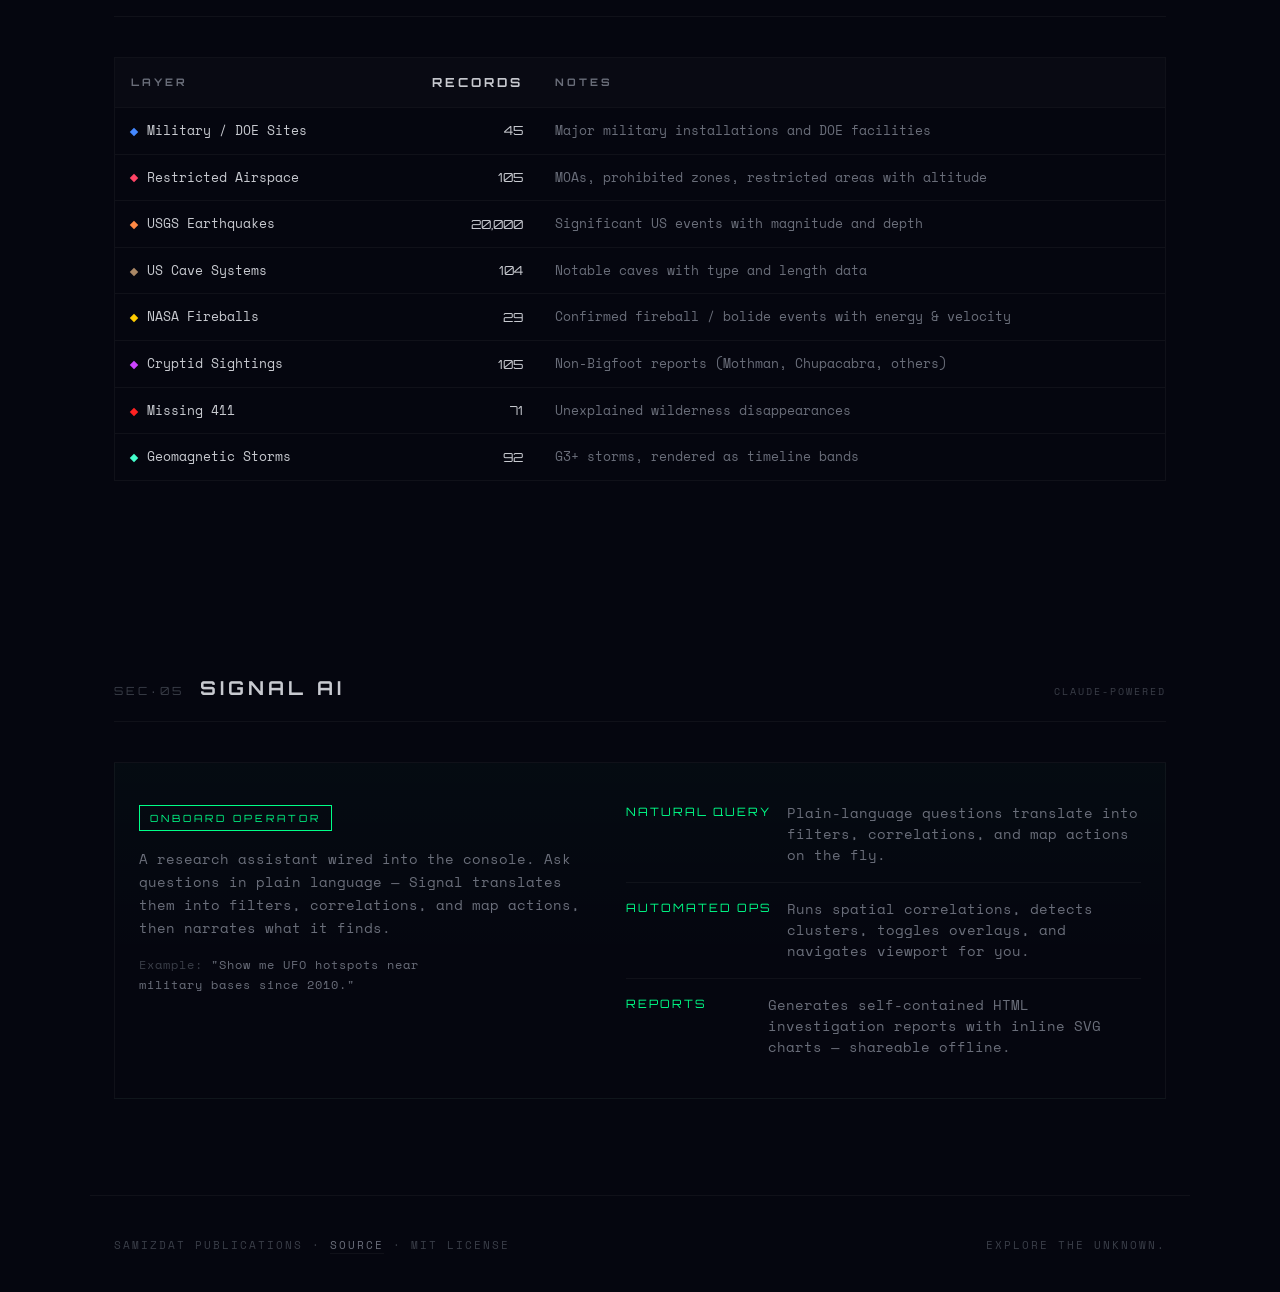
==== commit 37b21b31: "docs: README header with live demo link, badges and a complete TOC The README of a published project" ====
--- a/docs/index.html
+++ b/docs/index.html
@@ -389,6 +389,14 @@
     object-position:top;
   }
 
+  /* Portrait captures (e.g. the full dossier) must not be cropped to 16/10 —
+     the panels the prose refers to live at the bottom of the frame. */
+  .shot--tall img{
+    aspect-ratio:auto;
+    object-fit:contain;
+    background:#0a0c18;
+  }
+
   .shot .cap{
     display:flex;
     justify-content:space-between;
@@ -644,7 +652,7 @@
            width="1200" height="750" loading="lazy" decoding="async">
       <figcaption class="cap"><span>Anomaly &mdash; 374 significant of 1,463 modeled</span><span class="ref">FRM&middot;01</span></figcaption>
     </figure>
-    <figure class="shot">
+    <figure class="shot shot--tall">
       <img src="https://strange-signals.stewartgregerson.workers.dev/screenshots/dossier-detail.png"
            alt="Deep dive dossier for Sedona, Arizona with matched controls and confounder ledger"
            width="900" height="1050" loading="lazy" decoding="async">
